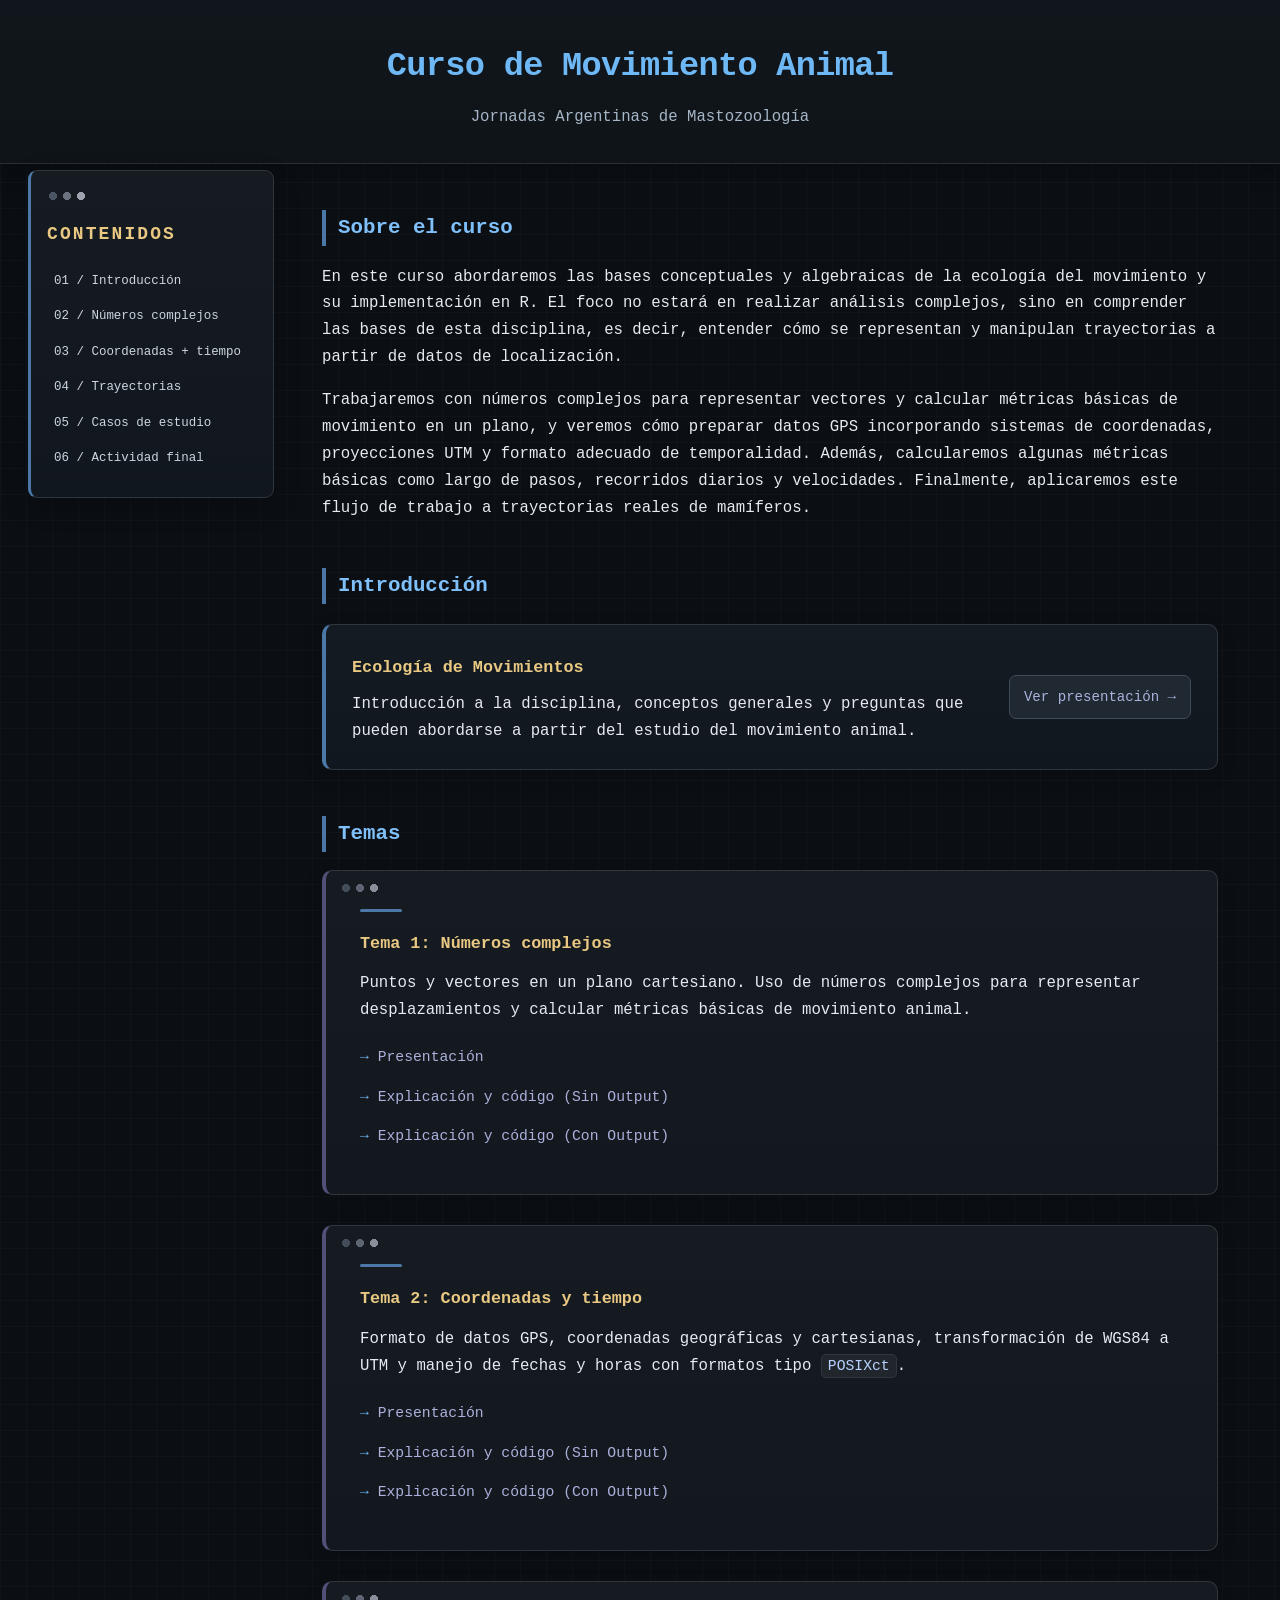
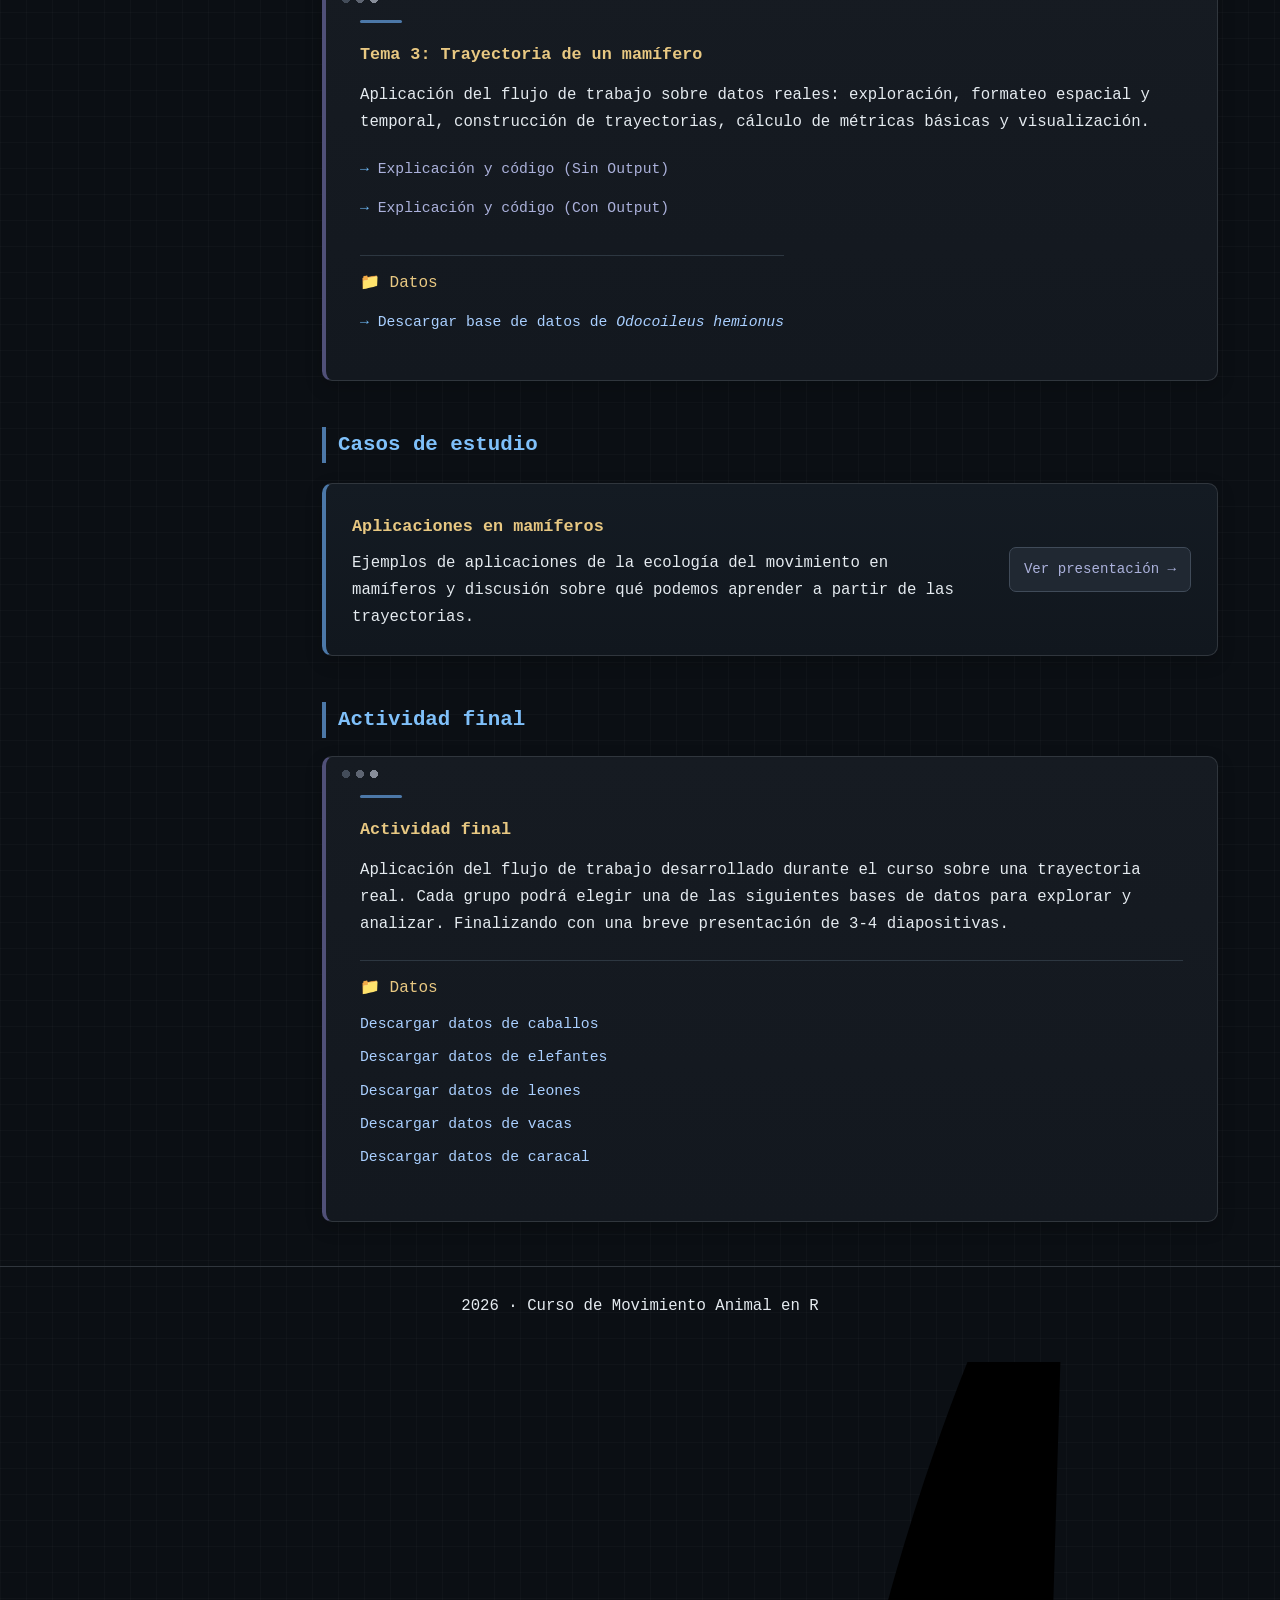
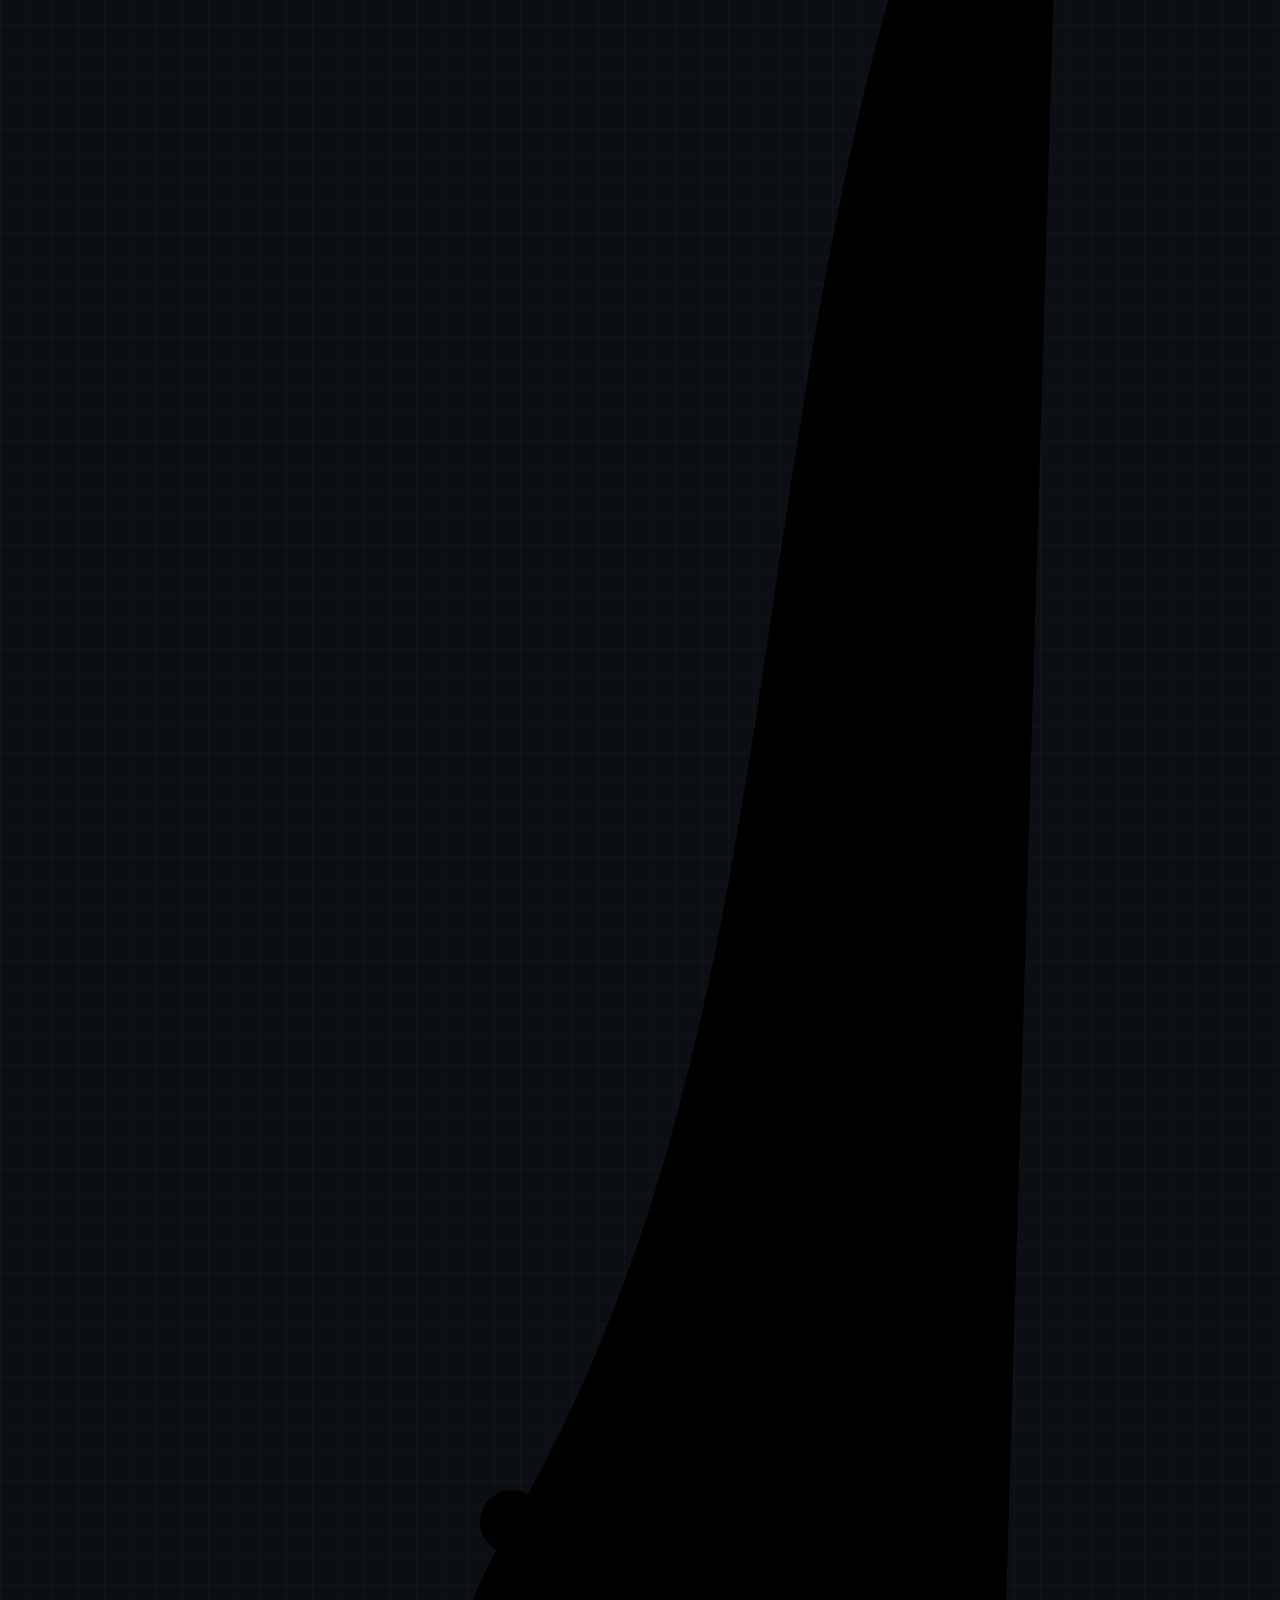
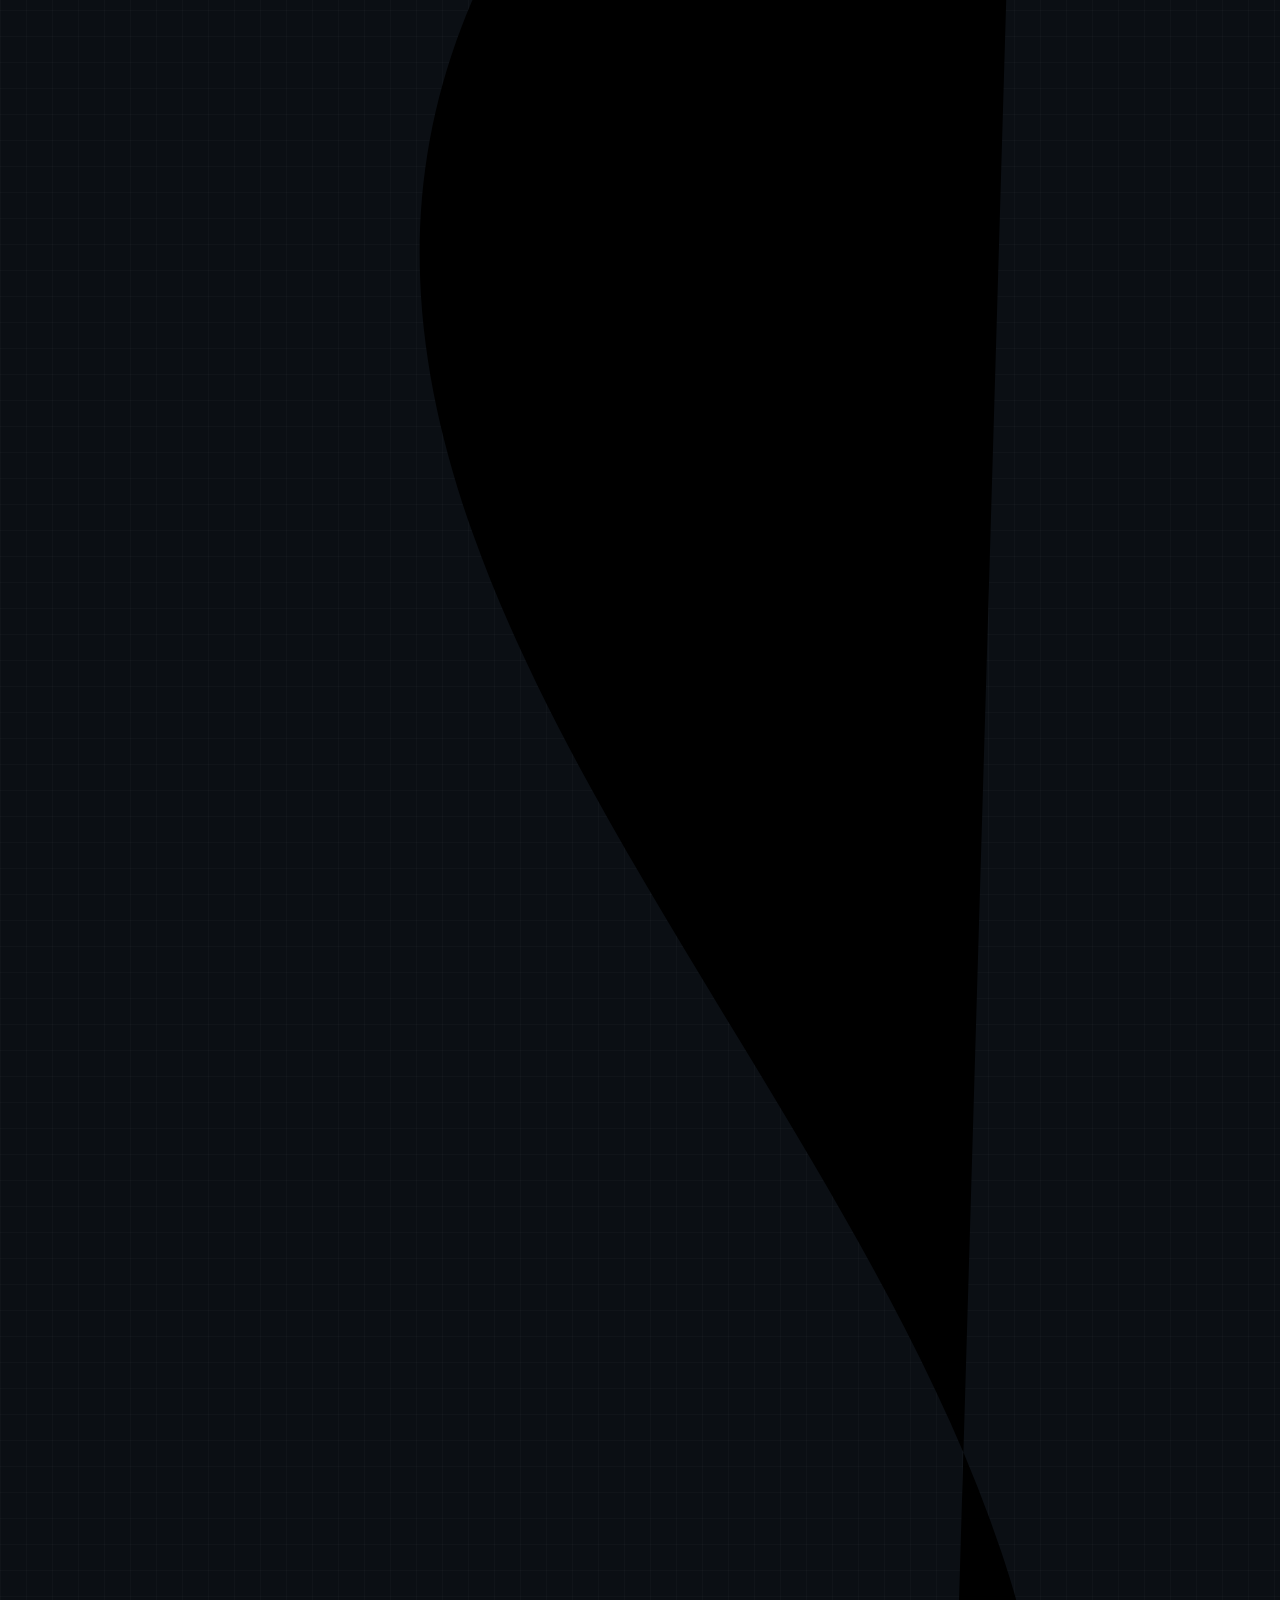
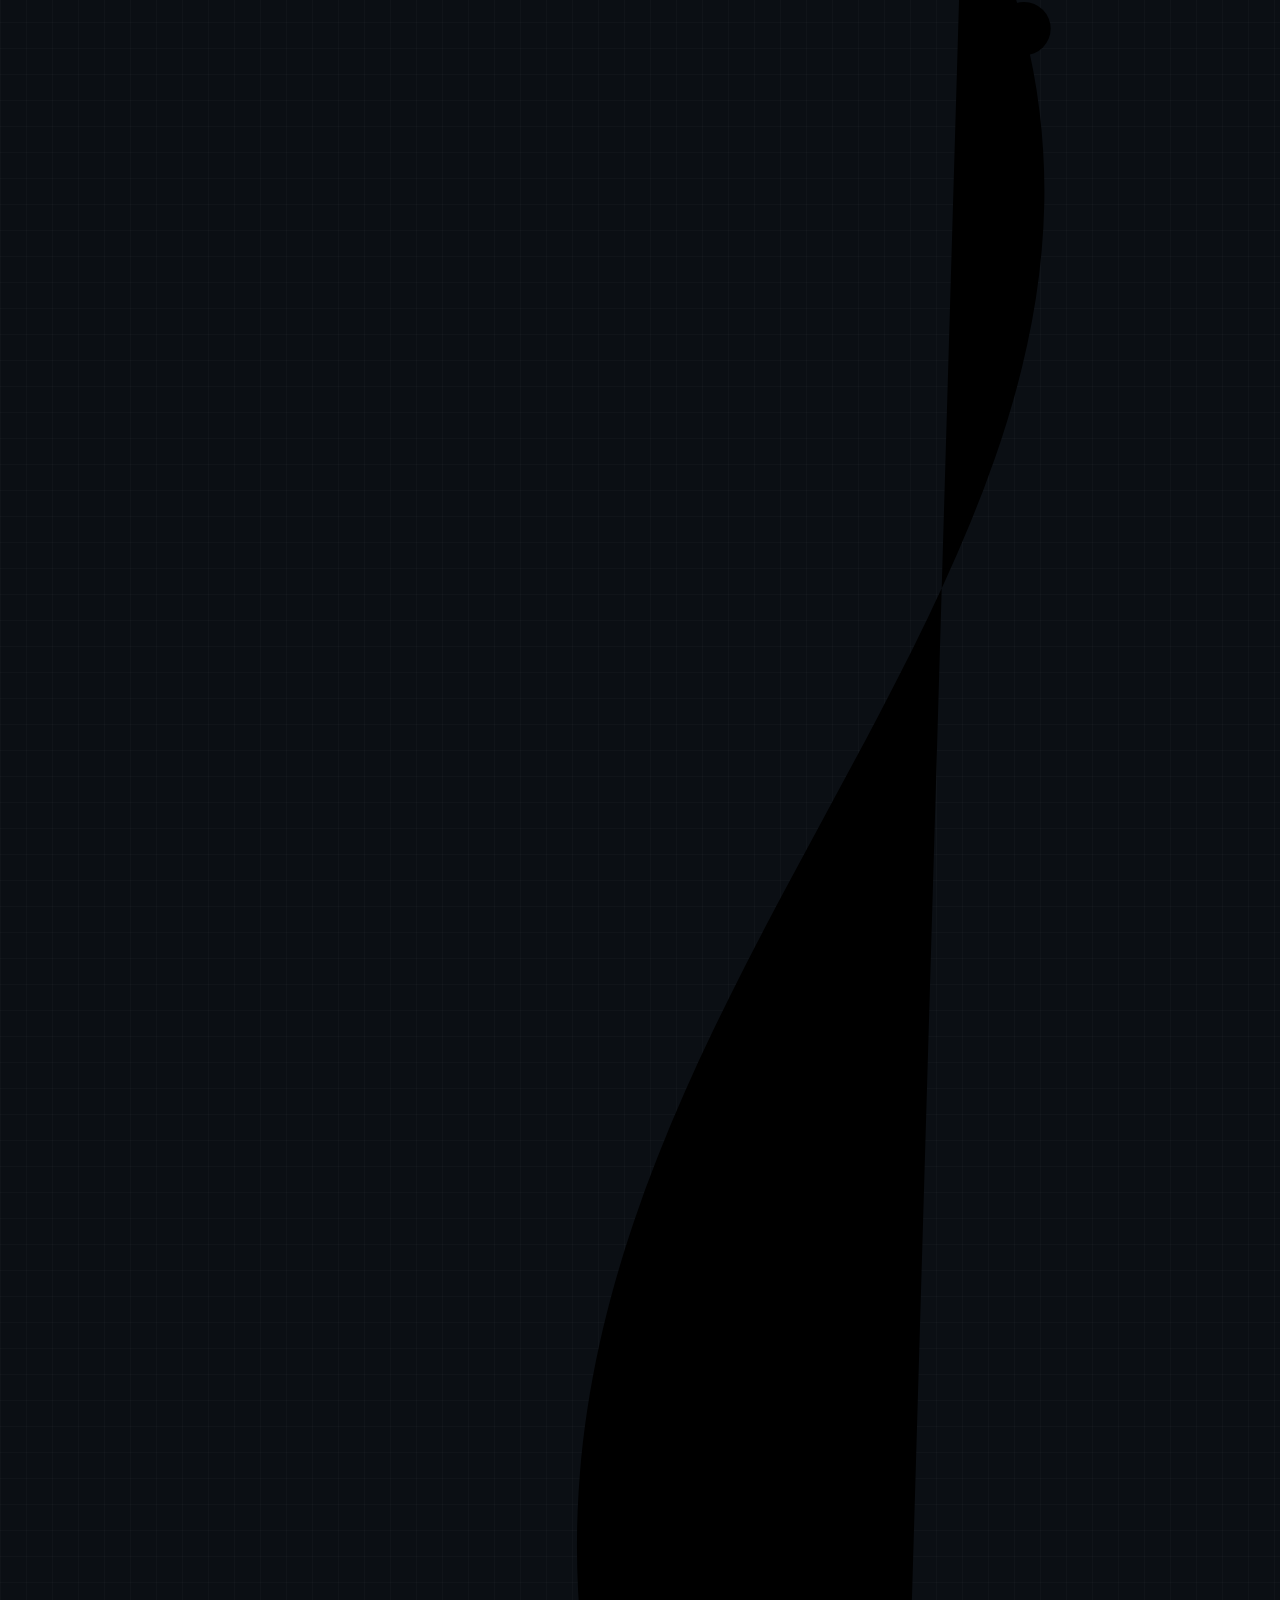
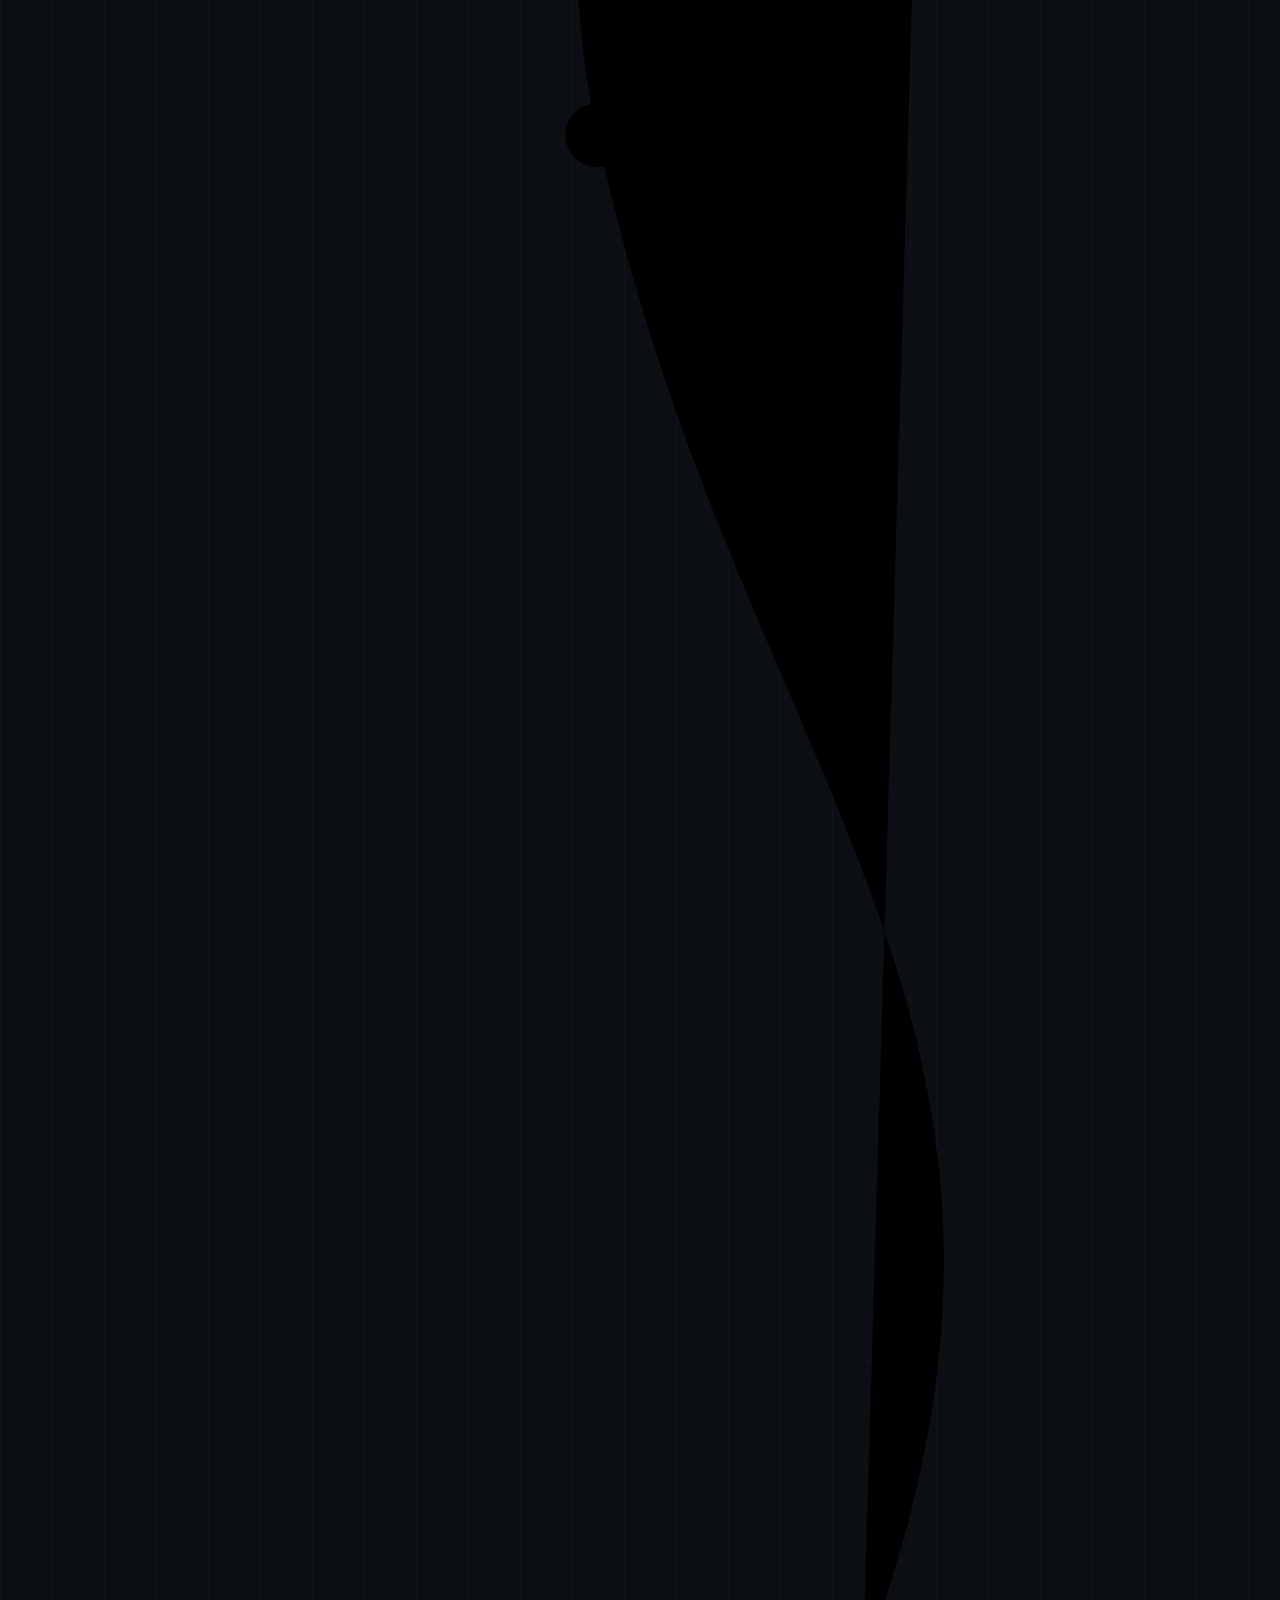
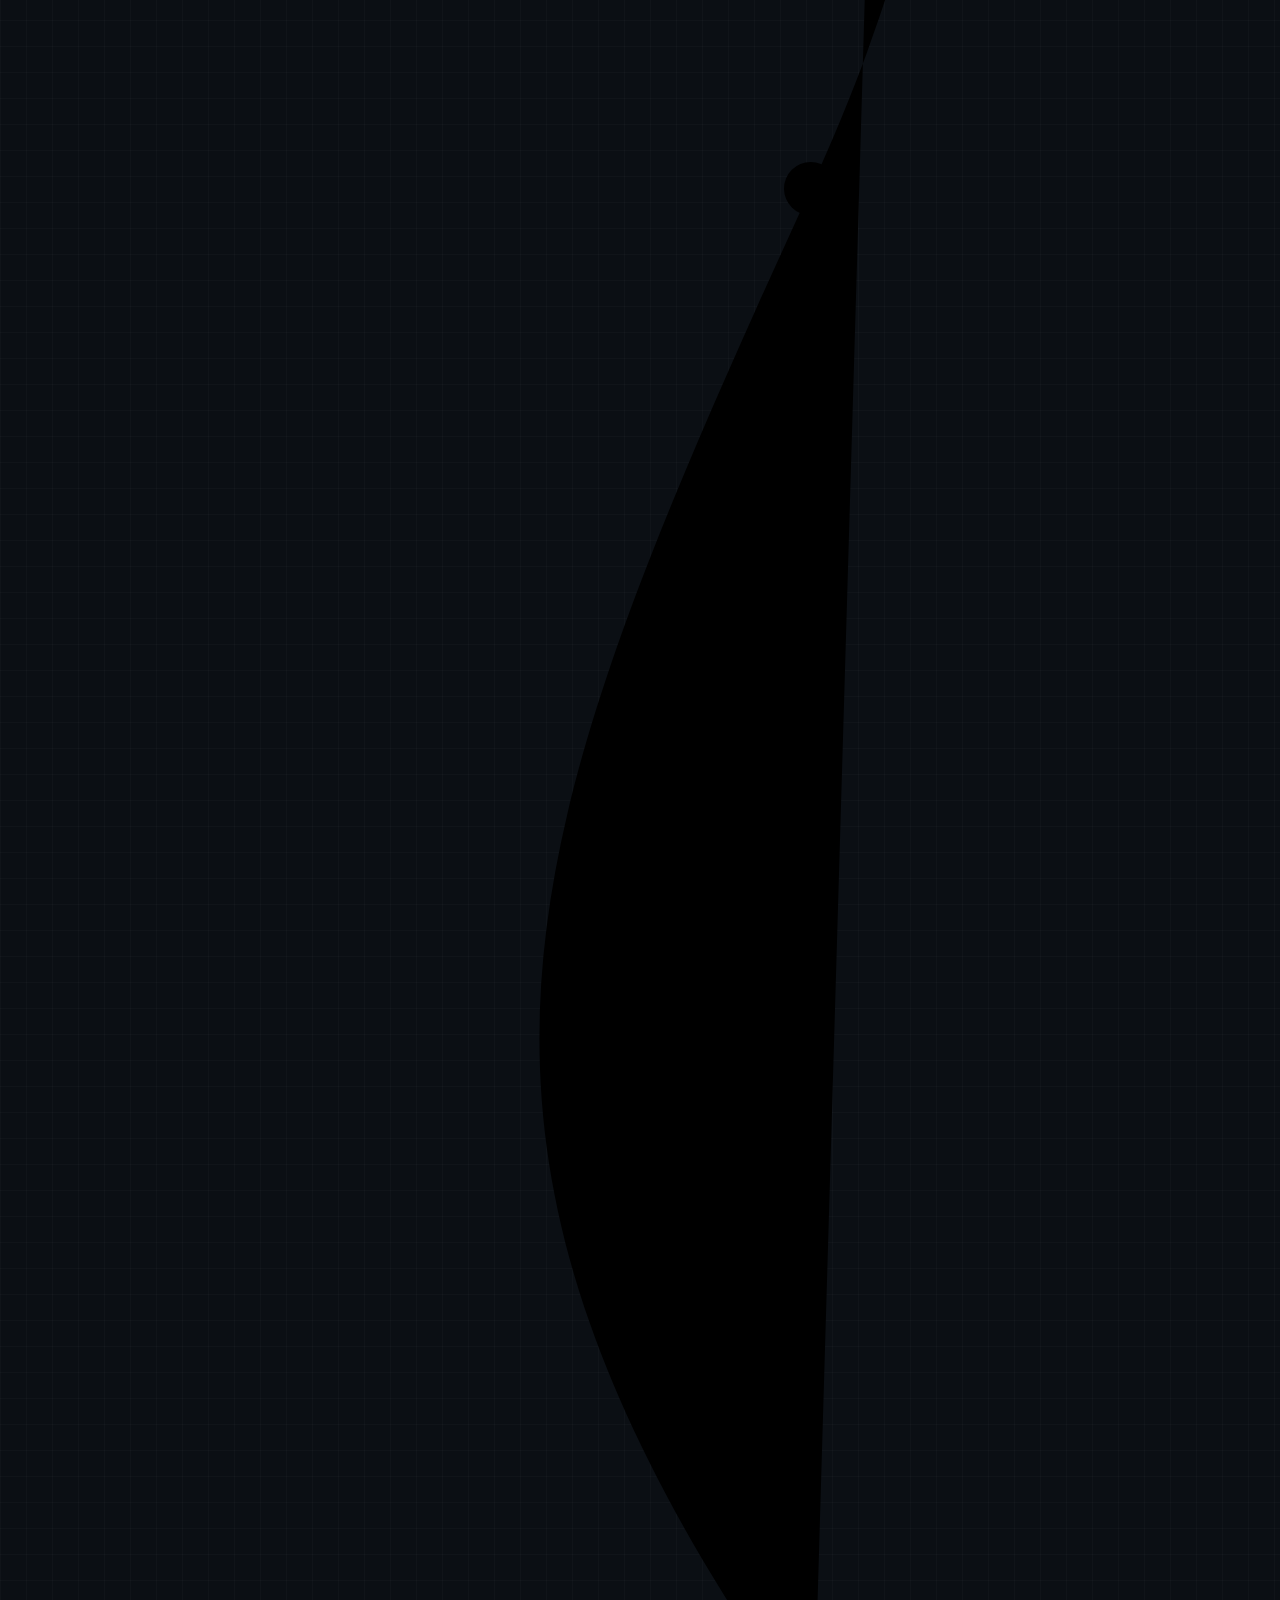
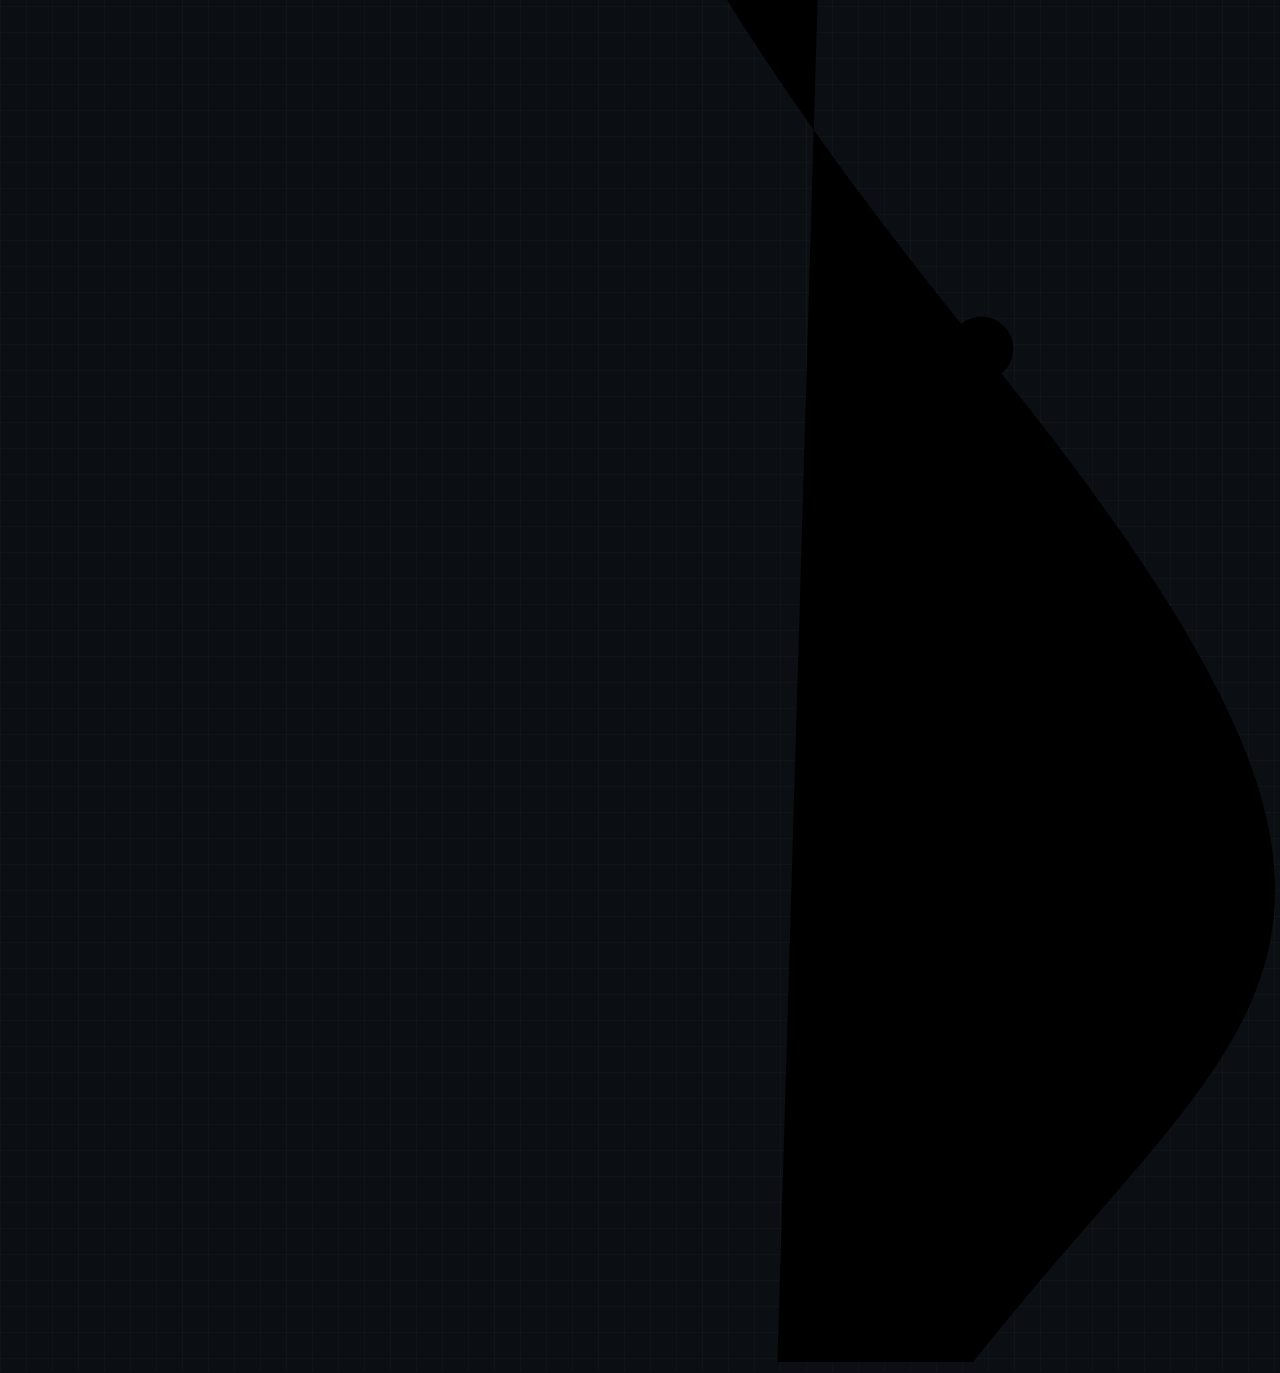
==== index.html @ d8146047 "Update index.html" ====
<!DOCTYPE html>
<html lang="es">
<head>
  <meta charset="UTF-8">
  <meta name="viewport" content="width=device-width, initial-scale=1.0">

  <title>Curso de Movimiento Animal</title>
   
  <link rel="icon" type="image/png" href="favicon.png">
  <link rel="stylesheet" href="style.css">
</head>

<body>

<header>
  <h1>Curso de Movimiento Animal</h1>
  <p class="subtitle">Jornadas Argentinas de Mastozoología</p>
</header>
<nav class="side-nav">

  <div class="side-nav-title">
    CONTENIDOS
  </div>

  <a href="#intro">01 / Introducción</a>
  <a href="#tema1">02 / Números complejos</a>
  <a href="#tema2">03 / Coordenadas + tiempo</a>
  <a href="#tema3">04 / Trayectorias</a>
  <a href="#casos">05 / Casos de estudio</a>
  <a href="#actividad">06 / Actividad final</a>

</nav>
<main>

  <h2>Sobre el curso</h2>

  <p>
    En este curso abordaremos las bases conceptuales y algebraicas de la ecología
    del movimiento y su implementación en R. El foco no estará en realizar
    análisis complejos, sino en comprender las bases de esta disciplina, es decir, entender 
    cómo se representan y manipulan trayectorias a partir de datos de localización.
  </p>

  <p>
    Trabajaremos con números complejos para representar vectores y calcular
    métricas básicas de movimiento en un plano, y veremos cómo preparar datos GPS
    incorporando sistemas de coordenadas, proyecciones UTM y formato adecuado de temporalidad.
    Además, calcularemos algunas métricas básicas como largo de pasos, recorridos diarios y velocidades.
    Finalmente, aplicaremos este flujo de trabajo a trayectorias reales de
    mamíferos.
  </p>


  <h2 id="intro">Introducción</h2>

  <div class="presentation-card">
    <div>
      <h3>Ecología de Movimientos</h3>
      <p>
        Introducción a la disciplina, conceptos generales y preguntas que
        pueden abordarse a partir del estudio del movimiento animal.
      </p>
    </div>

    <a
      class="presentation-link"
      href="presentaciones/01_ecologia_movimientos.pdf"
      target="_blank"
      rel="noopener noreferrer">
      Ver presentación →
    </a>
  </div>


  <h2>Temas</h2>

  <div class="module" id="tema1">
    <h3>Tema 1: Números complejos</h3>

    <p>
      Puntos y vectores en un plano cartesiano. Uso de números complejos para
      representar desplazamientos y calcular métricas básicas de movimiento animal.
    </p>

    <div class="module-links">
      <a href="presentaciones/02_numeros_complejos.pdf"
         target="_blank"
         rel="noopener noreferrer">
        Presentación
      </a>
      
      <a href="num_com_alumno.html">
        Explicación y código (Sin Output)
      </a>

            <a href="#" onclick="pedirClave()">
      Explicación y código (Con Output)
      </a>

    <script>
      function pedirClave() {
        const clave = prompt("Ingresá la clave para acceder:");

          if (clave === "jam2026") {
          window.location.href = "num_com.html";
            } else if (clave !== null) {
            alert("Clave incorrecta 😓");
                }
              }
    </script> 
    </div>
  </div>


  <div class="module" id="tema2">
    <h3>Tema 2: Coordenadas y tiempo</h3>

    <p>
      Formato de datos GPS, coordenadas geográficas y cartesianas,
      transformación de WGS84 a UTM y manejo de fechas y horas con 
      formatos tipo <code>POSIXct</code>.
    </p>

    <div class="module-links">
      <a href="presentaciones/03_coordenadas_temporalidad.pdf"
         target="_blank"
         rel="noopener noreferrer">
        Presentación
      </a>

      <a href="datos_formatos_alumno.html">
        Explicación y código (Sin Output)
      </a>

    <a href="#" onclick="pedirClave()">
      Explicación y código (Con Output)
      </a>

    <script>
      function pedirClave() {
        const clave = prompt("Ingresá la clave para acceder:");

          if (clave === "jam2026") {
          window.location.href = "datos_formatos.html";
            } else if (clave !== null) {
            alert("Clave incorrecta 😓");
                }
              }
    </script> 
    </div>
  </div>


  <div class="module" id="tema3">
    <h3>Tema 3: Trayectoria de un mamífero</h3>

    <p>
      Aplicación del flujo de trabajo sobre datos reales: exploración,
      formateo espacial y temporal, construcción de trayectorias, cálculo de
      métricas básicas y visualización.
    </p>

    <div class="module-links">

      <a href="tray_real_alumno.html">
        Explicación y código (Sin Output)
      </a>
      
      <a href="#" onclick="pedirClave()">
      Explicación y código (Con Output)
      </a>

    <script>
      function pedirClave() {
        const clave = prompt("Ingresá la clave para acceder:");

          if (clave === "jam2026") {
          window.location.href = "tray_real.html";
            } else if (clave !== null) {
            alert("Clave incorrecta 😓");
                }
              }
    </script> 

      <div class="module-data">
     <h4>📁 Datos</h4>

  <a href="data/mule_deer.csv" download>
    Descargar base de datos de <em>Odocoileus hemionus</em>
  </a>
        
    </div>
  </div>
 </div>
  
  <h2 id="casos">Casos de estudio</h2>

  <div class="presentation-card">
    <div>
      <h3>Aplicaciones en mamíferos</h3>
      <p>
        Ejemplos de aplicaciones de la ecología del movimiento en mamíferos
        y discusión sobre qué podemos aprender a partir de las trayectorias.
      </p>
    </div>

    <a
      class="presentation-link"
      href="presentaciones/04_casos_estudio.pdf"
      target="_blank"
      rel="noopener noreferrer">
      Ver presentación →
    </a>
  </div>
<h2 id="actividad">Actividad final</h2>

<div class="module">

  <h3>Actividad final</h3>

  <p>
    Aplicación del flujo de trabajo desarrollado durante el curso sobre una
    trayectoria real. Cada grupo podrá elegir una de las siguientes bases de
    datos para explorar y analizar. Finalizando con una breve presentación de 3-4 diapositivas.
  </p>

  <div class="module-data activity-data">
    <h4>📁 Datos</h4>

    <a href="data/caballos.csv" download>
      Descargar datos de caballos
    </a>

    <a href="data/elefantes.csv" download>
      Descargar datos de elefantes
    </a>

    <a href="data/leones.csv" download>
      Descargar datos de leones
    </a>

    <a href="data/vacas.csv" download>
      Descargar datos de vacas
    </a>

    <a href="data/caracal.csv" download>
      Descargar datos de caracal
    </a>

  </div>

</div>
</main>


<footer>
  <p>2026 · Curso de Movimiento Animal en R</p>
</footer>

</body>

  <svg class="trajectory-bg"
     viewBox="0 0 120 900"
     preserveAspectRatio="none"
     aria-hidden="true">

  <path
    d="
      M 100 -20
      C 65 45, 80 110, 48 165
      S 82 270, 96 325
      S 42 420, 56 485
      S 108 570, 76 640
      S 35 735, 92 805
      S 105 865, 72 930
    "
    class="trajectory-line"
  />

  <circle cx="48" cy="165" r="3" class="trajectory-point"/>
  <circle cx="96" cy="325" r="2.5" class="trajectory-point"/>
  <circle cx="56" cy="485" r="3" class="trajectory-point"/>
  <circle cx="76" cy="640" r="2.5" class="trajectory-point"/>
  <circle cx="92" cy="805" r="3" class="trajectory-point"/>

</svg>
</html>
---- style.css ----
/* Base */
body {
  margin: 0;
  font-family: "Fira Code", "Courier New", monospace;
  background:
    linear-gradient(rgba(255,255,255,0.018) 1px, transparent 1px),
    linear-gradient(90deg, rgba(255,255,255,0.018) 1px, transparent 1px),
    #0b0f14;
  background-size: 26px 26px, 26px 26px, auto;

  color: #f0f4f8;
  line-height: 1.72;
  font-weight: 450;
}

/* Header */
header {
  background: linear-gradient(180deg, #11161c 0%, #0f1419 100%);
  color: #5cc3ff;
  padding: 38px 24px 32px;
  text-align: center;
  border-bottom: 1px solid #2a3139;
  box-shadow: 0 6px 20px rgba(0,0,0,0.28);
}

header h1 {
  margin: 0 0 8px 0;
  color: #6eb8f5;
  font-size: 2.1rem;
  font-weight: 600;
  letter-spacing: -0.02em;
}

header p {
  margin: 0;
  color: #c0ccd6;
  font-size: 0.98rem;
}

/* Contenedor */
main {
  max-width: 900px;
  margin: 42px auto;
  padding: 0 22px;
}

/* Títulos */
h1 {
  color: #6eb8f5;
  
}

h2 {
  color: #7fc0fa;
  border-left: 4px solid #4c78a8;
  padding-left: 12px;
  margin-top: 46px;
  margin-bottom: 18px;
  font-size: 1.3rem;
  font-weight: 1500;
}

h3 {
  color: #e8c882;
  margin-top: 0;
  margin-bottom: 12px;
  font-size: 1.05rem;
  font-weight: 600;
}
h4 {
  color: #C7BD9D;
  margin-top: 0;
  margin-bottom: 12px;
  font-size: 1.00rem;
  font-weight: 500;
}
/* Texto */
p, li {
  color: #e5ebf0;
  font-size: 0.98rem;
  font-weight: 450;
}

p {
  margin: 0 0 16px 0;
}

ul {
  padding-left: 24px;
  margin-top: 8px;
  margin-bottom: 10px;
}

li {
  margin-bottom: 8px;
}

/* Módulos */
.module {
  background: linear-gradient(180deg, #161b22 0%, #13181f 100%);
  border: 1px solid #30363d;
  border-left: 4px solid #505078;
  padding: 24px 22px 20px;
  margin-bottom: 30px;
  border-radius: 10px;
  padding: 38px 34px 42px;
  transition: all 0.22s ease;
  position: relative;
  box-shadow: 0 6px 18px rgba(0,0,0,0.18);
}

/* Puntitos sutiles tipo ventana */
.module::before {
  content: "";
  display: block;
  width: 42px;
  height: 3px;
  background: #4c78a8;
  border-radius: 3px;
  margin-bottom: 18px;
}

.module::after {
  content: "";
  position: absolute;
  top: 12px;
  left: 14px;
  width: 40px;
  height: 10px;
  background:
    radial-gradient(circle at 6px 5px, #4b5563 0 4px, transparent 4px),
    radial-gradient(circle at 20px 5px, #6b7280 0 4px, transparent 4px),
    radial-gradient(circle at 34px 5px, #9ca3af 0 4px, transparent 4px);
  opacity: 0.85;
}

/* Hover mejorado */
.module:hover {
  border-left-color: #58a6ff;
  border-color: #97C7C3;
  background: linear-gradient(180deg, #1b2129 0%, #161c24 100%);
  transform: translateY(-3px);
  box-shadow: 0 10px 24px rgba(0,0,0,0.32);
}

/* Links */
a {
  color: #ABB1DB;
  text-decoration: none;
  font-weight: 520;
  transition: color 0.5s ease;
}

a:hover {
  color: #79c0ff;
  text-decoration: underline;
}

/* Código inline */
code {
  background: #21262d;
  padding: 3px 6px;
  border-radius: 5px;
  color: #b8d3ff;
  border: 1px solid #30363d;
  font-size: 0.94em;
}

/* Bloques de código */
pre {
  background: #0d1117;
  color: #e6edf3;
  border: 1px solid #30363d;
  border-left: 4px solid #4c78a8;
  border-radius: 8px;
  padding: 16px 18px;
  overflow-x: auto;
  font-family: "Fira Code", "Courier New", monospace;
  font-size: 0.93rem;
  line-height: 1.65;
  margin-top: 12px;
  margin-bottom: 8px;
  box-shadow: inset 0 1px 0 rgba(255,255,255,0.02);
}

pre code {
  background: transparent;
  border: 0;
  padding: 0;
  color: inherit;
}

/* Botón copiar */
.code-block {
  position: relative;
}

.copy-btn {
  position: absolute;
  top: 10px;
  right: 10px;
  background: #2b3340;
  color: #dbe7f3;
  border: 1px solid #404b59;
  padding: 5px 10px;
  font-size: 0.74rem;
  border-radius: 6px;
  cursor: pointer;
  transition: all 0.2s ease;
}

.copy-btn:hover {
  background: #394455;
  border-color: #5a6b83;
}

/* Footer */
footer {
  text-align: center;
  padding: 26px 20px;
  font-size: 0.85em;
  color: #8b949e;
  border-top: 1px solid #30363d;
  margin-top: 44px;
}
/* Subtítulo del header */
.subtitle {
  margin: 0;
  color: #a6b6c6;
  font-size: 0.98rem;
}


/* Tarjetas de presentaciones principales */
.presentation-card {
  background: linear-gradient(180deg, #141b23 0%, #11171e 100%);
  border: 1px solid #30363d;
  border-left: 4px solid #4c78a8;
  border-radius: 10px;

  padding: 24px 26px;
  margin: 20px 0 34px;

  display: flex;
  justify-content: space-between;
  align-items: center;
  gap: 30px;

  box-shadow: 0 6px 18px rgba(0,0,0,0.18);
  transition: all 0.22s ease;
}

.presentation-card:hover {
  border-color: #97C7C3;
  border-left-color: #58a6ff;
  background: linear-gradient(180deg, #19212a 0%, #141b22 100%);
  transform: translateY(-2px);
  box-shadow: 0 9px 22px rgba(0,0,0,0.28);
}

.presentation-card h3 {
  margin: 5px 0 8px;
  color: #e8c882;
  font-weight: 600;
}

.presentation-card p {
  margin: 0;
  max-width: 650px;
}


/* Etiqueta PRESENTACIÓN */
.presentation-label {
  color: #8b949e;
  font-size: 0.72rem;
  text-transform: uppercase;
  letter-spacing: 0.12em;
  font-weight: 600;
}


/* Botón/link de presentación */
.presentation-link {
  white-space: nowrap;

  border: 1px solid #404b59;
  background: #202832;

  padding: 9px 14px;
  border-radius: 7px;

  color: #ABB1DB;
  font-size: 0.88rem;
}

.presentation-link:hover {
  background: #293441;
  border-color: #58a6ff;
  text-decoration: none;
}


/* Links dentro de cada módulo */
.module-links {
  display: flex;
  flex-direction: column;
  align-items: flex-start;
  gap: 8px;
  margin-top: 18px;
}

.module-links a {
  padding: 3px 0;
  font-size: 0.92rem;
}

.module-links a::before {
  content: "→ ";
  color: #6eb8f5;
  transition: margin-right 0.2s ease;
}

.module-links a:hover::before {
  margin-right: 4px;
}

/* Adaptación para pantallas pequeñas */
@media (max-width: 650px) {

  .presentation-card {
    flex-direction: column;
    align-items: flex-start;
    gap: 16px;
  }

  .presentation-link {
    white-space: normal;
  }

}
/* Navegación lateral */
.side-nav {
  position: fixed;

  top: 170px;
  left: 28px;

  width: 210px;

  background: linear-gradient(180deg, #161b22 0%, #11171e 100%);
  border: 1px solid #30363d;
  border-left: 3px solid #4c78a8;

  border-radius: 9px;

  padding: 20px 16px;

  box-shadow: 0 8px 24px rgba(0,0,0,0.28);

  z-index: 10;
}


/* Título */
.side-nav-title {
  color: #e8c882;

  font-size: 1.12rem;
  font-weight: 700;

  letter-spacing: 0.12em;

  margin-bottom: 14px;
}


/* Links */
.side-nav a {
  display: block;

  color: #cbd6df;

  font-size: 0.78rem;
  font-weight: 500;

  padding: 7px 5px;

  border-left: 2px solid transparent;

  transition: all 0.18s ease;
}

.side-nav::before {
  content: "";

  display: block;

  width: 40px;
  height: 10px;

  margin-bottom: 18px;

  background:
    radial-gradient(circle at 6px 5px, #4b5563 0 4px, transparent 4px),
    radial-gradient(circle at 20px 5px, #6b7280 0 4px, transparent 4px),
    radial-gradient(circle at 34px 5px, #9ca3af 0 4px, transparent 4px);
}

.side-nav a:hover {
  color: #79c0ff;

  border-left-color: #58a6ff;

  padding-left: 10px;

  text-decoration: none;
}

@media (min-width: 1100px) {

  main {
    max-width: 900px;

    /* dejamos espacio real para el sidebar */
    margin: 42px 40px 42px 300px;

    padding: 0 22px;
  }

  .side-nav {
    display: block;
  }
}
@media (max-width: 1099px) {

  .side-nav {
    display: none;
  }

  main {
    max-width: 900px;
    margin: 42px auto;
    padding: 0 22px;
  }
}

html {
  scroll-behavior: smooth;
}
.module-data {
  margin-top: 22px;
  padding-top: 14px;
  border-top: 1px solid #2d3741;
}

.module-data h4 {
  margin: 0 0 10px 0;
  color: #e8c882;
  font-size: 1rem;
  font-weight: 500;
}

.module-data a {
  display: inline-block;
  color: #a9cfff;
  text-decoration: none;
  font-size: 0.92rem;
}

.module-data a:hover {
  color: #79c0ff;
  text-decoration: underline;
}

.activity-data a {
  display: block;
  color: #a9cfff;
  margin-bottom: 8px;
  font-size: 0.92rem;
}

.activity-data a:hover {
  color: #79c0ff;
  text-decoration: underline;
}
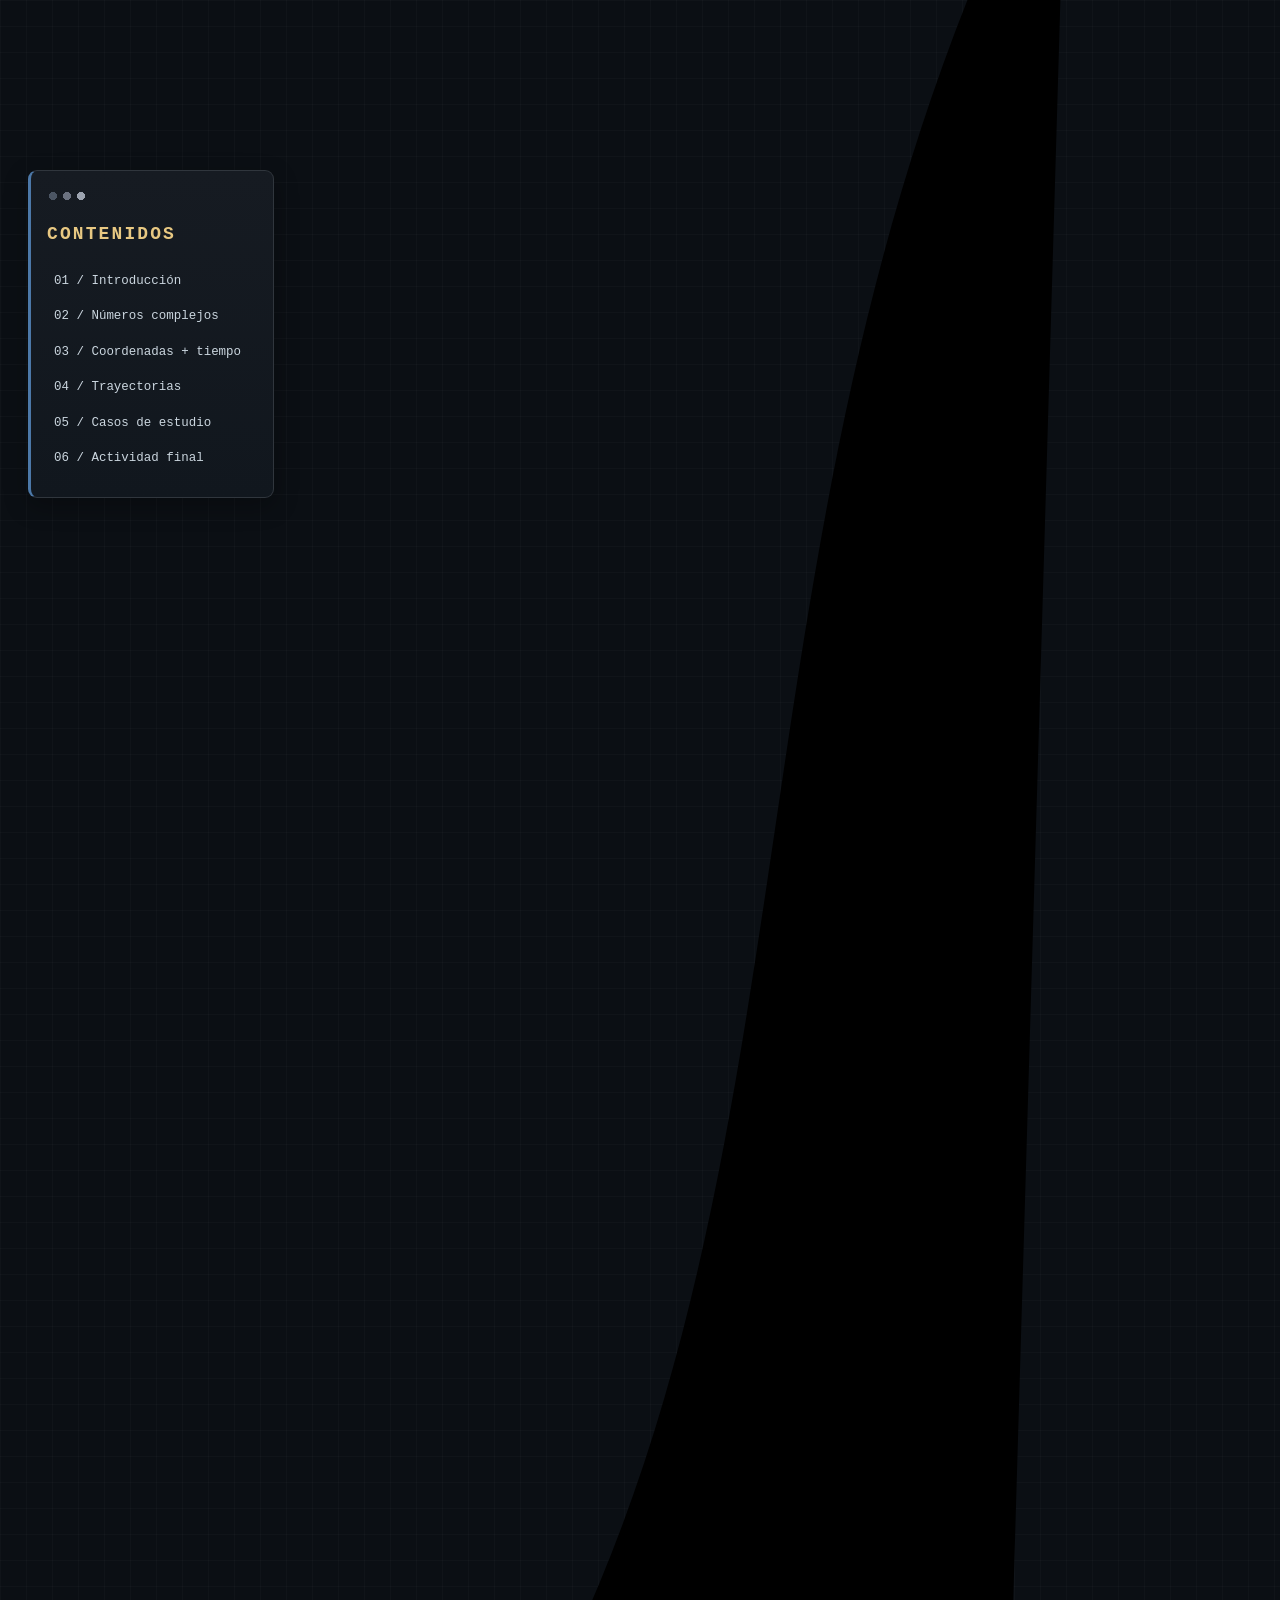
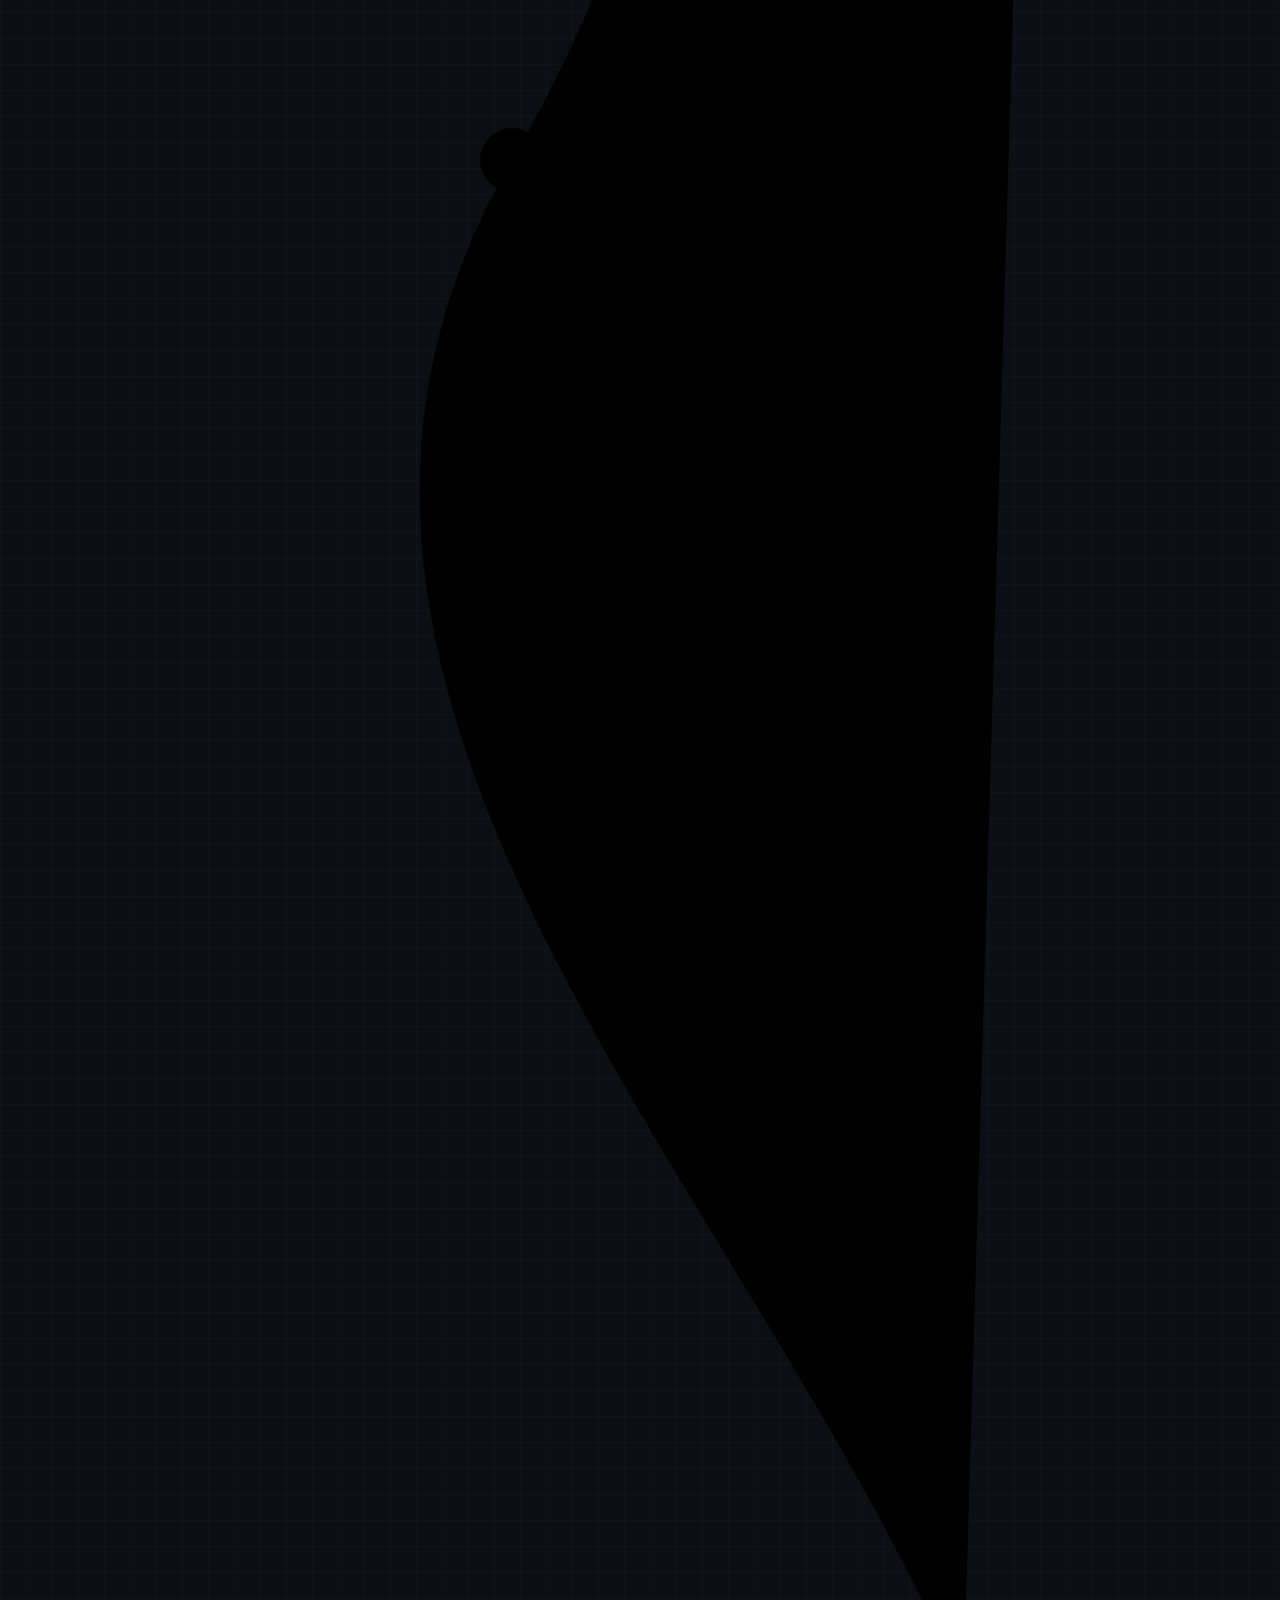
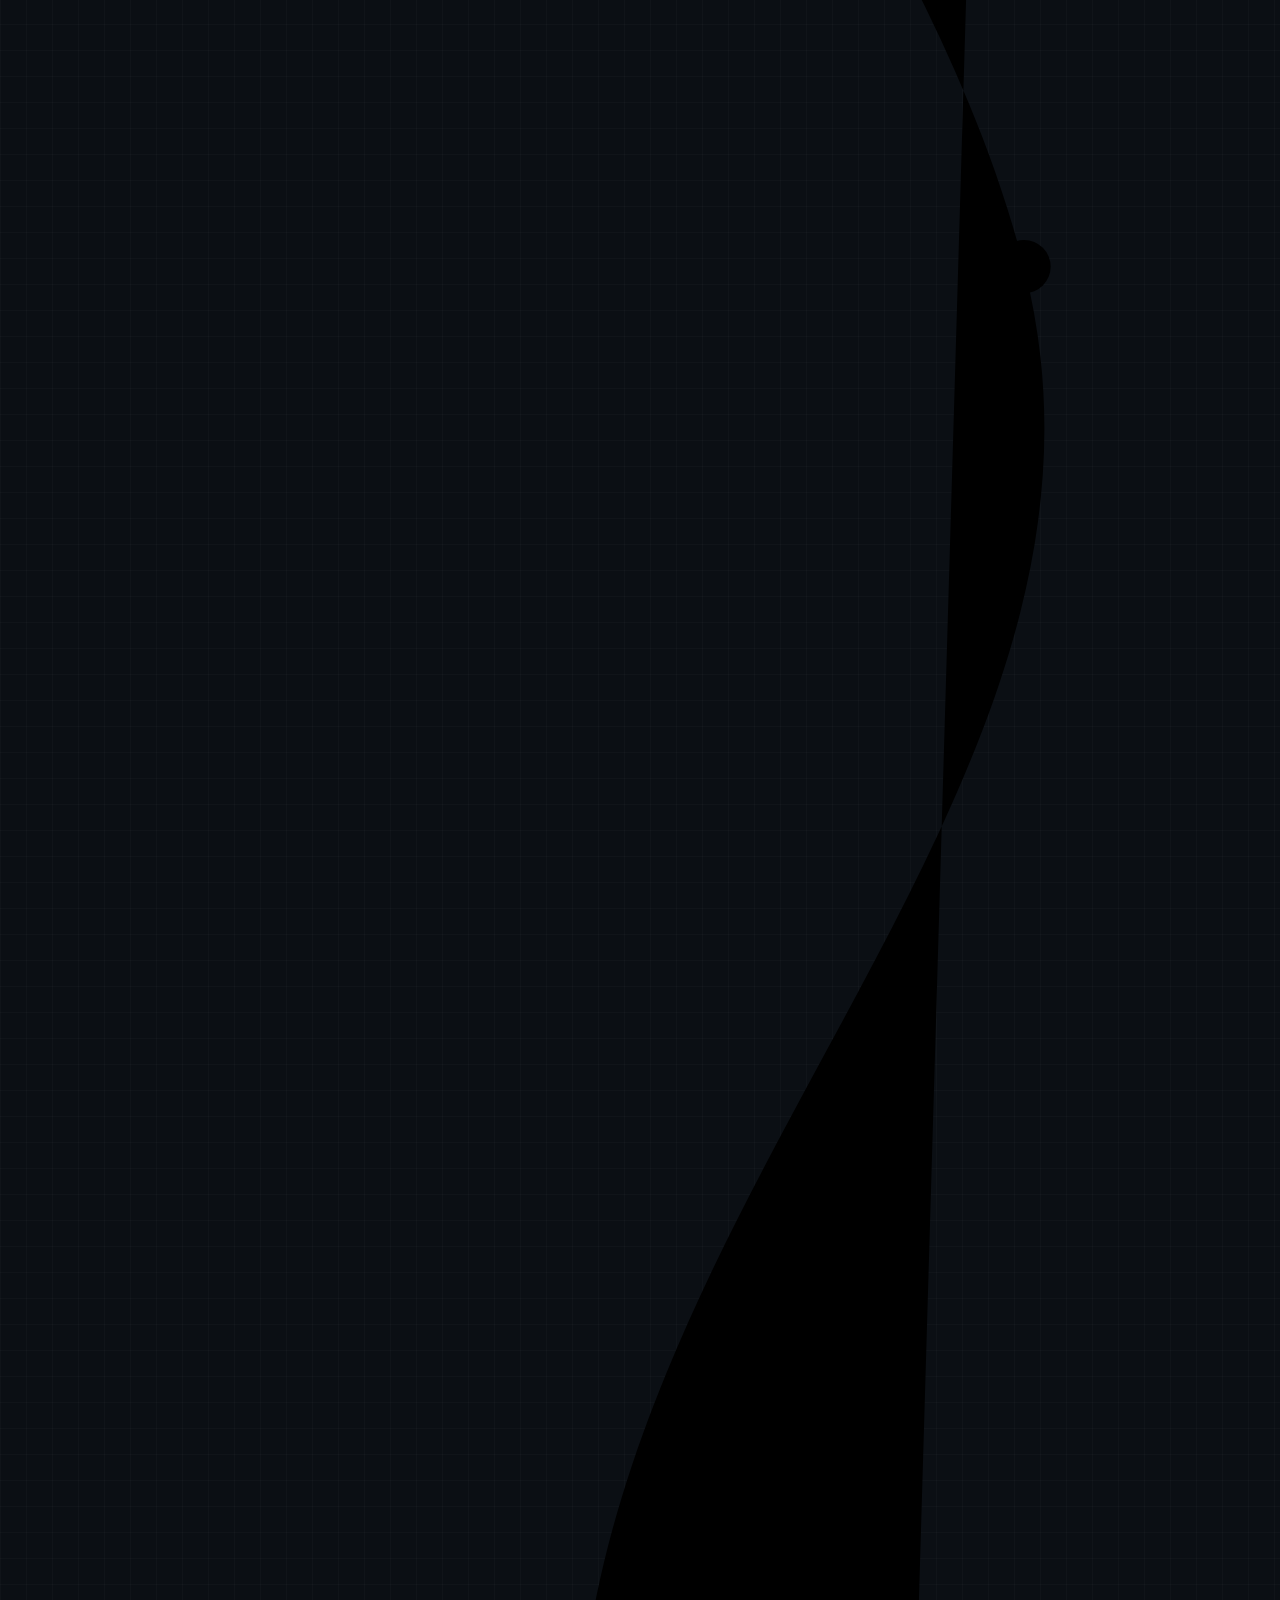
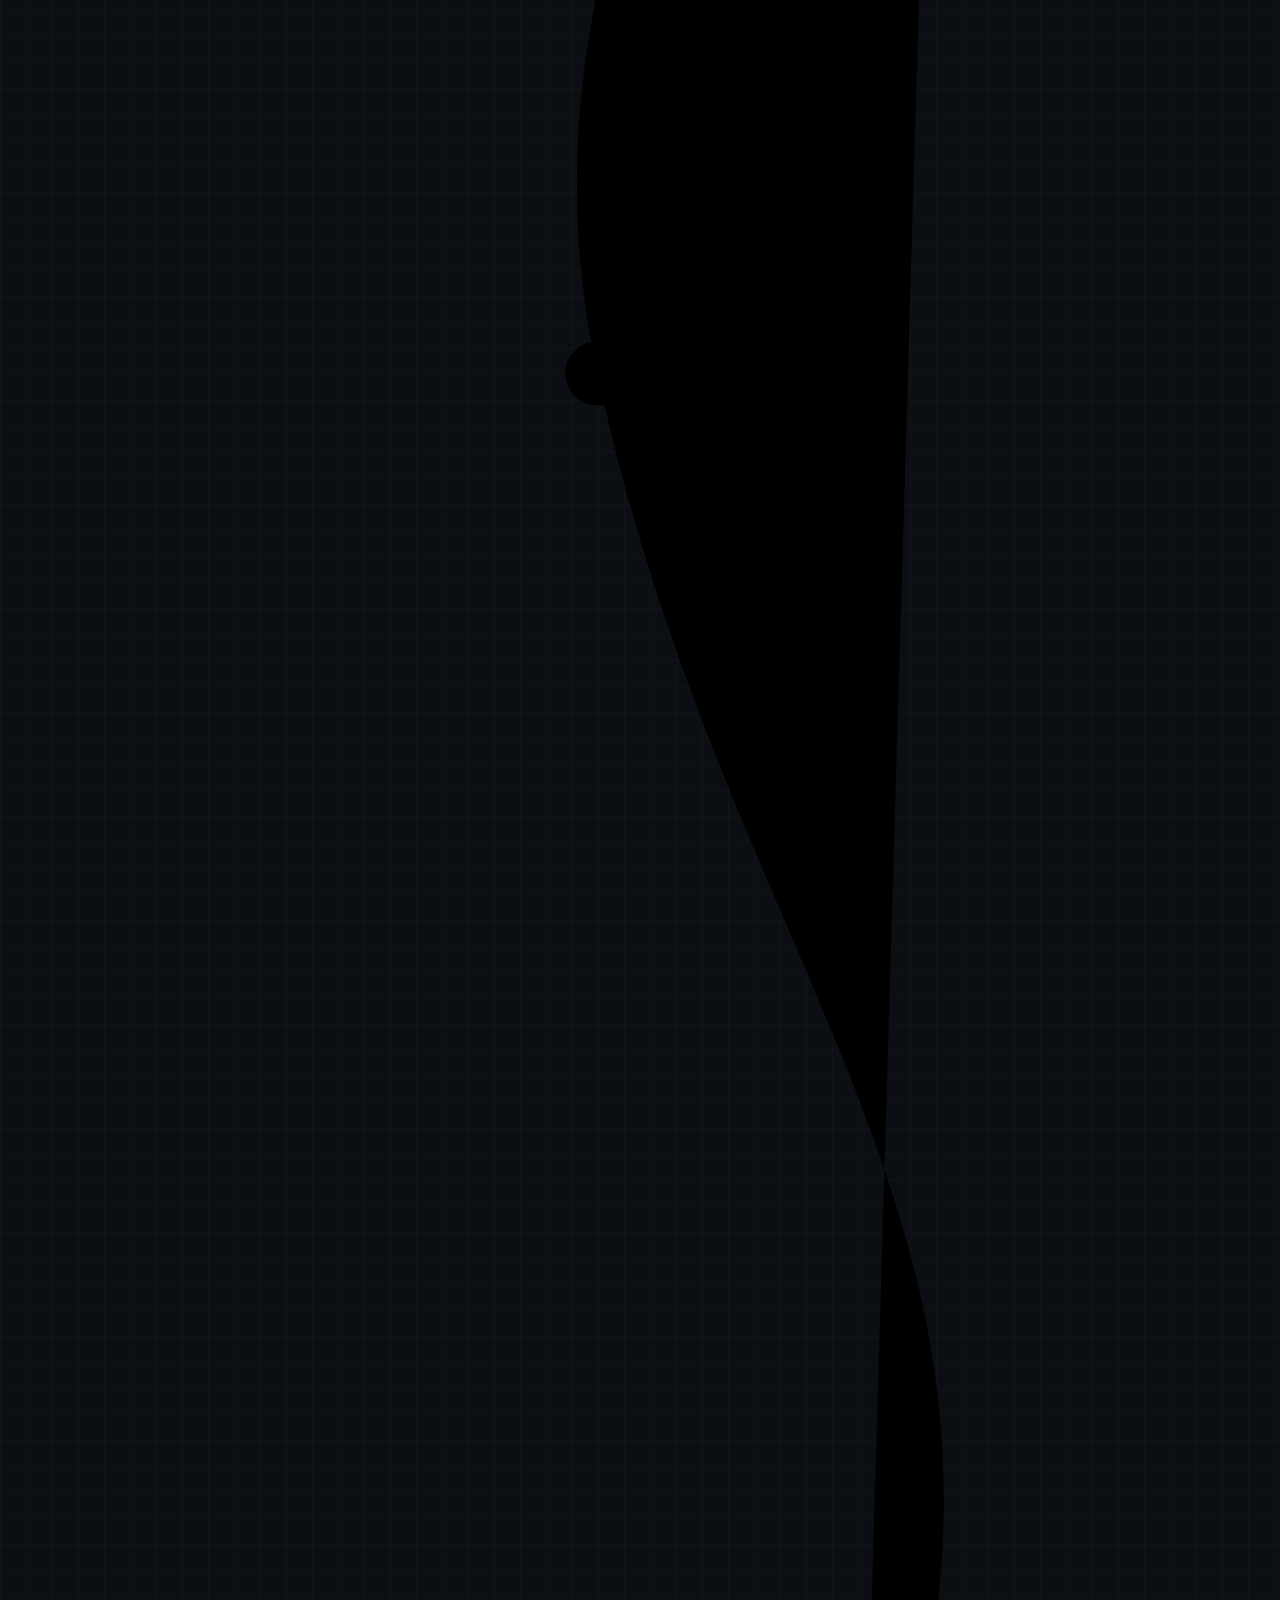
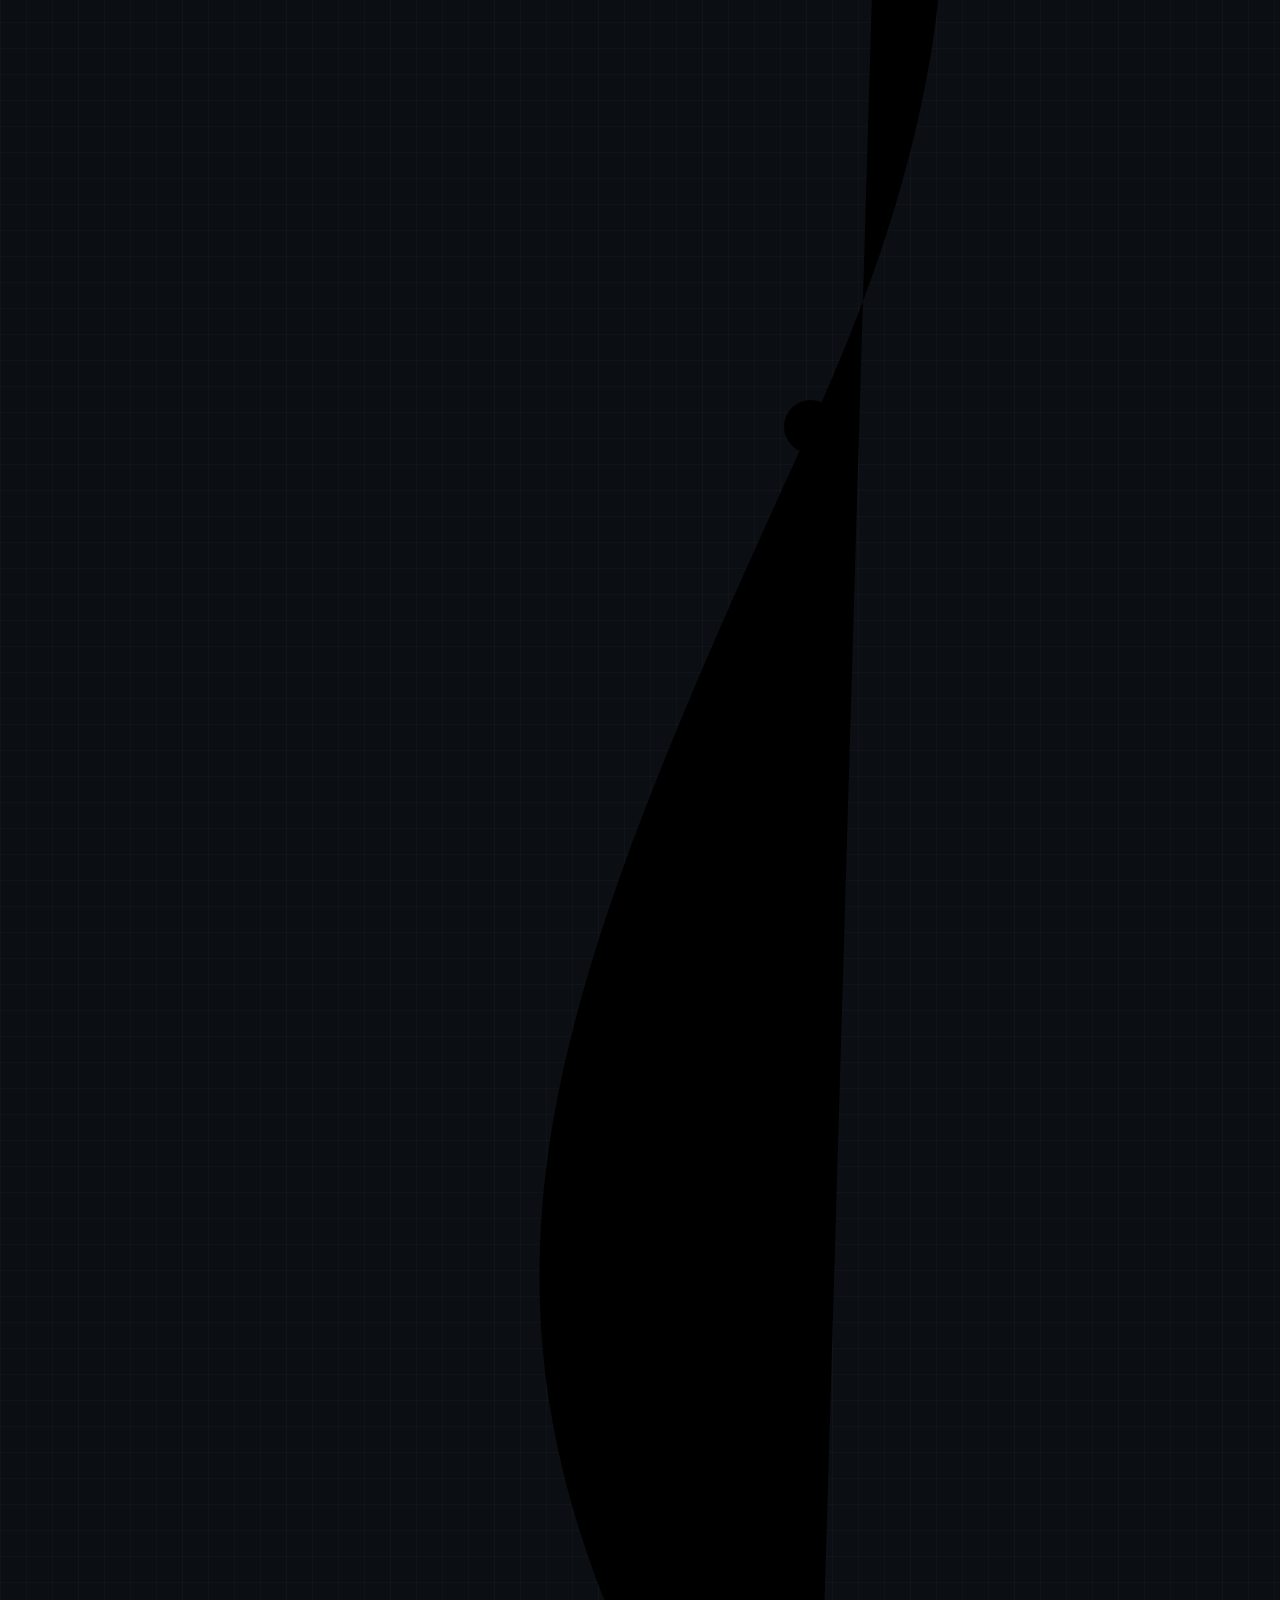
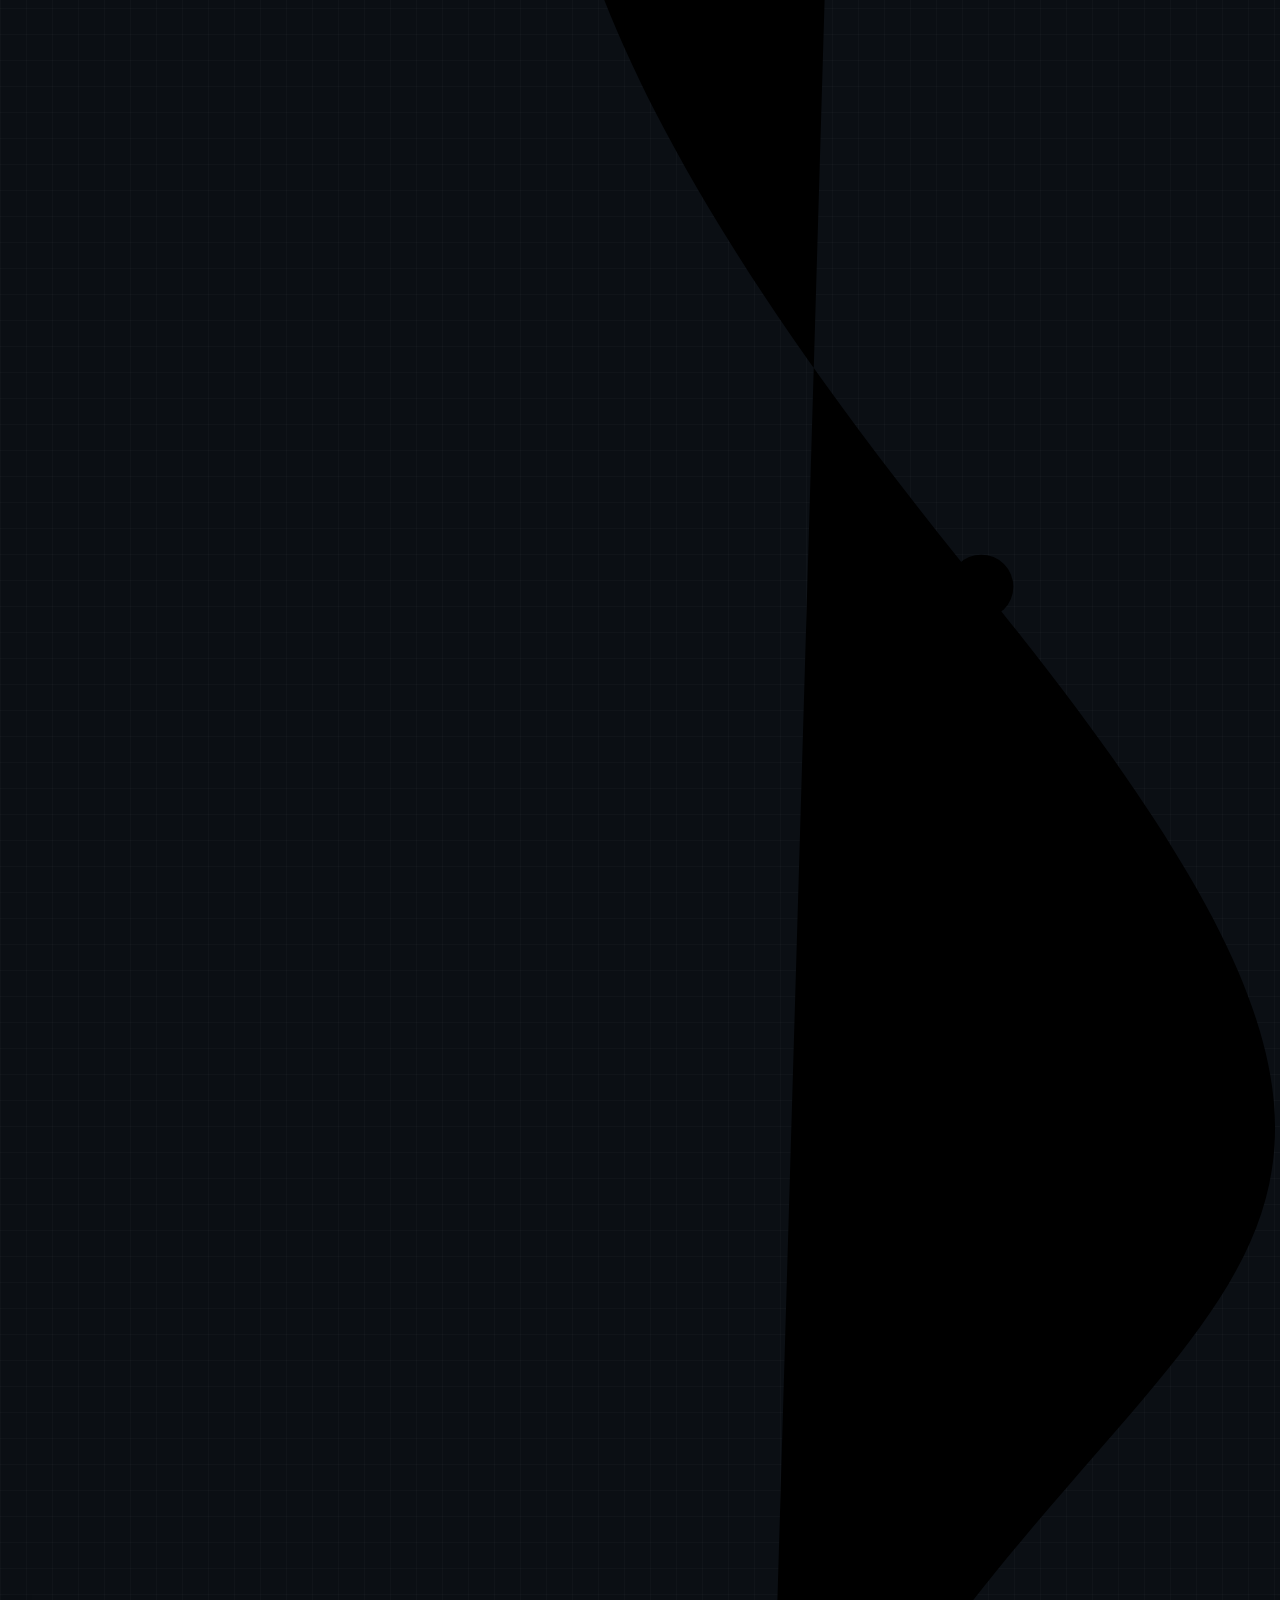
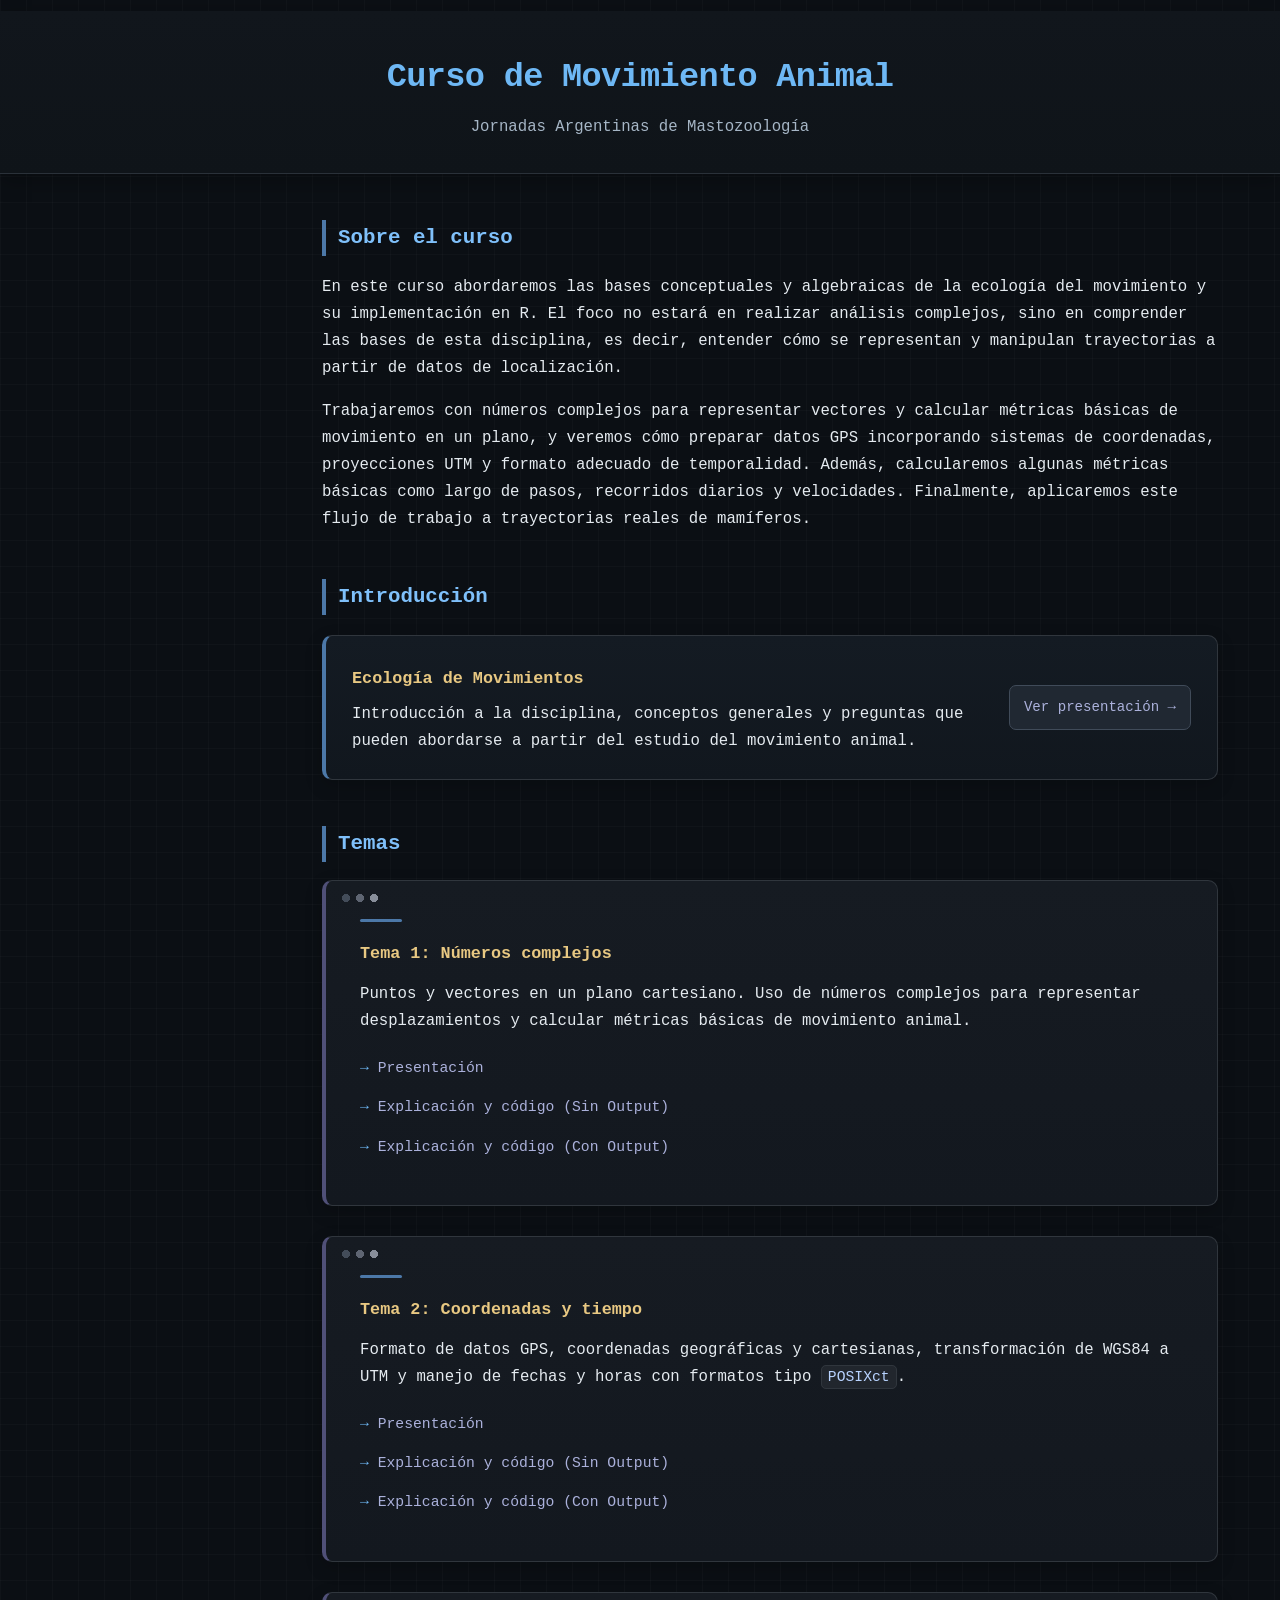
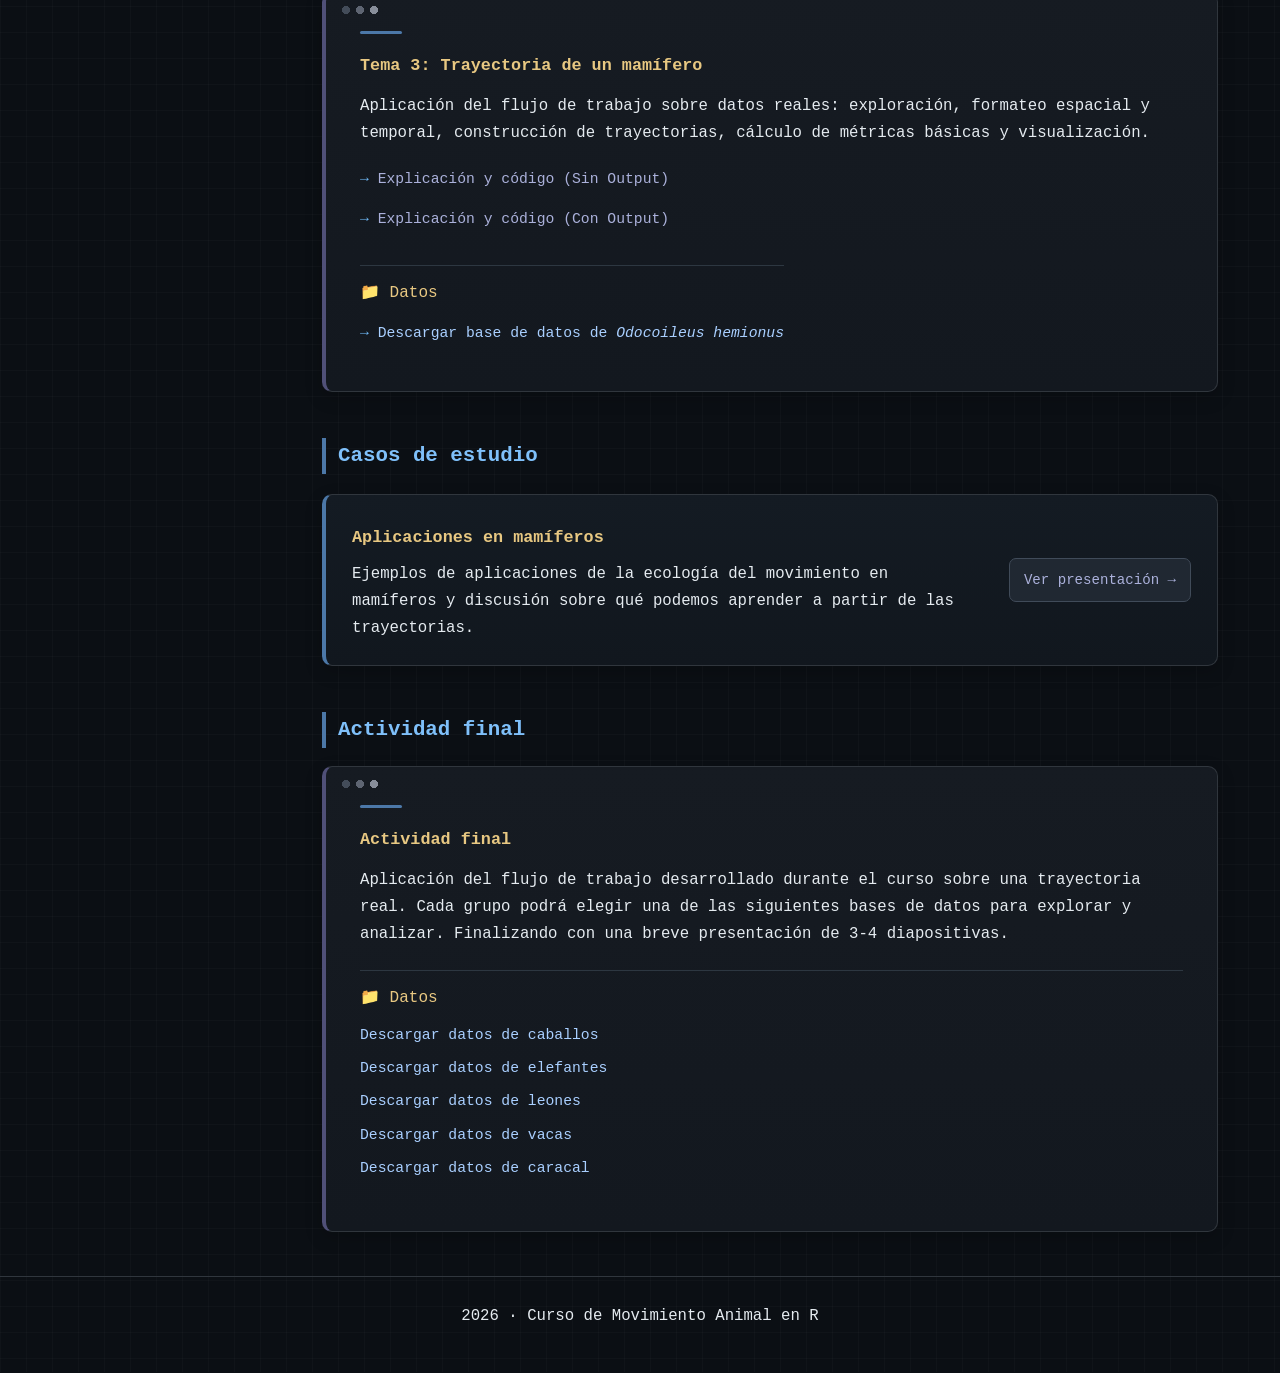
==== commit 50e1960a: "Add SVG trajectory background and points Added SVG elements for trajectory background and points." ====
--- a/index.html
+++ b/index.html
@@ -11,254 +11,6 @@
 </head>
 
 <body>
-
-<header>
-  <h1>Curso de Movimiento Animal</h1>
-  <p class="subtitle">Jornadas Argentinas de Mastozoología</p>
-</header>
-<nav class="side-nav">
-
-  <div class="side-nav-title">
-    CONTENIDOS
-  </div>
-
-  <a href="#intro">01 / Introducción</a>
-  <a href="#tema1">02 / Números complejos</a>
-  <a href="#tema2">03 / Coordenadas + tiempo</a>
-  <a href="#tema3">04 / Trayectorias</a>
-  <a href="#casos">05 / Casos de estudio</a>
-  <a href="#actividad">06 / Actividad final</a>
-
-</nav>
-<main>
-
-  <h2>Sobre el curso</h2>
-
-  <p>
-    En este curso abordaremos las bases conceptuales y algebraicas de la ecología
-    del movimiento y su implementación en R. El foco no estará en realizar
-    análisis complejos, sino en comprender las bases de esta disciplina, es decir, entender 
-    cómo se representan y manipulan trayectorias a partir de datos de localización.
-  </p>
-
-  <p>
-    Trabajaremos con números complejos para representar vectores y calcular
-    métricas básicas de movimiento en un plano, y veremos cómo preparar datos GPS
-    incorporando sistemas de coordenadas, proyecciones UTM y formato adecuado de temporalidad.
-    Además, calcularemos algunas métricas básicas como largo de pasos, recorridos diarios y velocidades.
-    Finalmente, aplicaremos este flujo de trabajo a trayectorias reales de
-    mamíferos.
-  </p>
-
-
-  <h2 id="intro">Introducción</h2>
-
-  <div class="presentation-card">
-    <div>
-      <h3>Ecología de Movimientos</h3>
-      <p>
-        Introducción a la disciplina, conceptos generales y preguntas que
-        pueden abordarse a partir del estudio del movimiento animal.
-      </p>
-    </div>
-
-    <a
-      class="presentation-link"
-      href="presentaciones/01_ecologia_movimientos.pdf"
-      target="_blank"
-      rel="noopener noreferrer">
-      Ver presentación →
-    </a>
-  </div>
-
-
-  <h2>Temas</h2>
-
-  <div class="module" id="tema1">
-    <h3>Tema 1: Números complejos</h3>
-
-    <p>
-      Puntos y vectores en un plano cartesiano. Uso de números complejos para
-      representar desplazamientos y calcular métricas básicas de movimiento animal.
-    </p>
-
-    <div class="module-links">
-      <a href="presentaciones/02_numeros_complejos.pdf"
-         target="_blank"
-         rel="noopener noreferrer">
-        Presentación
-      </a>
-      
-      <a href="num_com_alumno.html">
-        Explicación y código (Sin Output)
-      </a>
-
-            <a href="#" onclick="pedirClave()">
-      Explicación y código (Con Output)
-      </a>
-
-    <script>
-      function pedirClave() {
-        const clave = prompt("Ingresá la clave para acceder:");
-
-          if (clave === "jam2026") {
-          window.location.href = "num_com.html";
-            } else if (clave !== null) {
-            alert("Clave incorrecta 😓");
-                }
-              }
-    </script> 
-    </div>
-  </div>
-
-
-  <div class="module" id="tema2">
-    <h3>Tema 2: Coordenadas y tiempo</h3>
-
-    <p>
-      Formato de datos GPS, coordenadas geográficas y cartesianas,
-      transformación de WGS84 a UTM y manejo de fechas y horas con 
-      formatos tipo <code>POSIXct</code>.
-    </p>
-
-    <div class="module-links">
-      <a href="presentaciones/03_coordenadas_temporalidad.pdf"
-         target="_blank"
-         rel="noopener noreferrer">
-        Presentación
-      </a>
-
-      <a href="datos_formatos_alumno.html">
-        Explicación y código (Sin Output)
-      </a>
-
-    <a href="#" onclick="pedirClave()">
-      Explicación y código (Con Output)
-      </a>
-
-    <script>
-      function pedirClave() {
-        const clave = prompt("Ingresá la clave para acceder:");
-
-          if (clave === "jam2026") {
-          window.location.href = "datos_formatos.html";
-            } else if (clave !== null) {
-            alert("Clave incorrecta 😓");
-                }
-              }
-    </script> 
-    </div>
-  </div>
-
-
-  <div class="module" id="tema3">
-    <h3>Tema 3: Trayectoria de un mamífero</h3>
-
-    <p>
-      Aplicación del flujo de trabajo sobre datos reales: exploración,
-      formateo espacial y temporal, construcción de trayectorias, cálculo de
-      métricas básicas y visualización.
-    </p>
-
-    <div class="module-links">
-
-      <a href="tray_real_alumno.html">
-        Explicación y código (Sin Output)
-      </a>
-      
-      <a href="#" onclick="pedirClave()">
-      Explicación y código (Con Output)
-      </a>
-
-    <script>
-      function pedirClave() {
-        const clave = prompt("Ingresá la clave para acceder:");
-
-          if (clave === "jam2026") {
-          window.location.href = "tray_real.html";
-            } else if (clave !== null) {
-            alert("Clave incorrecta 😓");
-                }
-              }
-    </script> 
-
-      <div class="module-data">
-     <h4>📁 Datos</h4>
-
-  <a href="data/mule_deer.csv" download>
-    Descargar base de datos de <em>Odocoileus hemionus</em>
-  </a>
-        
-    </div>
-  </div>
- </div>
-  
-  <h2 id="casos">Casos de estudio</h2>
-
-  <div class="presentation-card">
-    <div>
-      <h3>Aplicaciones en mamíferos</h3>
-      <p>
-        Ejemplos de aplicaciones de la ecología del movimiento en mamíferos
-        y discusión sobre qué podemos aprender a partir de las trayectorias.
-      </p>
-    </div>
-
-    <a
-      class="presentation-link"
-      href="presentaciones/04_casos_estudio.pdf"
-      target="_blank"
-      rel="noopener noreferrer">
-      Ver presentación →
-    </a>
-  </div>
-<h2 id="actividad">Actividad final</h2>
-
-<div class="module">
-
-  <h3>Actividad final</h3>
-
-  <p>
-    Aplicación del flujo de trabajo desarrollado durante el curso sobre una
-    trayectoria real. Cada grupo podrá elegir una de las siguientes bases de
-    datos para explorar y analizar. Finalizando con una breve presentación de 3-4 diapositivas.
-  </p>
-
-  <div class="module-data activity-data">
-    <h4>📁 Datos</h4>
-
-    <a href="data/caballos.csv" download>
-      Descargar datos de caballos
-    </a>
-
-    <a href="data/elefantes.csv" download>
-      Descargar datos de elefantes
-    </a>
-
-    <a href="data/leones.csv" download>
-      Descargar datos de leones
-    </a>
-
-    <a href="data/vacas.csv" download>
-      Descargar datos de vacas
-    </a>
-
-    <a href="data/caracal.csv" download>
-      Descargar datos de caracal
-    </a>
-
-  </div>
-
-</div>
-</main>
-
-
-<footer>
-  <p>2026 · Curso de Movimiento Animal en R</p>
-</footer>
-
-</body>
-
   <svg class="trajectory-bg"
      viewBox="0 0 120 900"
      preserveAspectRatio="none"
@@ -284,4 +36,251 @@
   <circle cx="92" cy="805" r="3" class="trajectory-point"/>
 
 </svg>
+<header>
+  <h1>Curso de Movimiento Animal</h1>
+  <p class="subtitle">Jornadas Argentinas de Mastozoología</p>
+</header>
+<nav class="side-nav">
+
+  <div class="side-nav-title">
+    CONTENIDOS
+  </div>
+
+  <a href="#intro">01 / Introducción</a>
+  <a href="#tema1">02 / Números complejos</a>
+  <a href="#tema2">03 / Coordenadas + tiempo</a>
+  <a href="#tema3">04 / Trayectorias</a>
+  <a href="#casos">05 / Casos de estudio</a>
+  <a href="#actividad">06 / Actividad final</a>
+
+</nav>
+<main>
+
+  <h2>Sobre el curso</h2>
+
+  <p>
+    En este curso abordaremos las bases conceptuales y algebraicas de la ecología
+    del movimiento y su implementación en R. El foco no estará en realizar
+    análisis complejos, sino en comprender las bases de esta disciplina, es decir, entender 
+    cómo se representan y manipulan trayectorias a partir de datos de localización.
+  </p>
+
+  <p>
+    Trabajaremos con números complejos para representar vectores y calcular
+    métricas básicas de movimiento en un plano, y veremos cómo preparar datos GPS
+    incorporando sistemas de coordenadas, proyecciones UTM y formato adecuado de temporalidad.
+    Además, calcularemos algunas métricas básicas como largo de pasos, recorridos diarios y velocidades.
+    Finalmente, aplicaremos este flujo de trabajo a trayectorias reales de
+    mamíferos.
+  </p>
+
+
+  <h2 id="intro">Introducción</h2>
+
+  <div class="presentation-card">
+    <div>
+      <h3>Ecología de Movimientos</h3>
+      <p>
+        Introducción a la disciplina, conceptos generales y preguntas que
+        pueden abordarse a partir del estudio del movimiento animal.
+      </p>
+    </div>
+
+    <a
+      class="presentation-link"
+      href="presentaciones/01_ecologia_movimientos.pdf"
+      target="_blank"
+      rel="noopener noreferrer">
+      Ver presentación →
+    </a>
+  </div>
+
+
+  <h2>Temas</h2>
+
+  <div class="module" id="tema1">
+    <h3>Tema 1: Números complejos</h3>
+
+    <p>
+      Puntos y vectores en un plano cartesiano. Uso de números complejos para
+      representar desplazamientos y calcular métricas básicas de movimiento animal.
+    </p>
+
+    <div class="module-links">
+      <a href="presentaciones/02_numeros_complejos.pdf"
+         target="_blank"
+         rel="noopener noreferrer">
+        Presentación
+      </a>
+      
+      <a href="num_com_alumno.html">
+        Explicación y código (Sin Output)
+      </a>
+
+            <a href="#" onclick="pedirClave()">
+      Explicación y código (Con Output)
+      </a>
+
+    <script>
+      function pedirClave() {
+        const clave = prompt("Ingresá la clave para acceder:");
+
+          if (clave === "jam2026") {
+          window.location.href = "num_com.html";
+            } else if (clave !== null) {
+            alert("Clave incorrecta 😓");
+                }
+              }
+    </script> 
+    </div>
+  </div>
+
+
+  <div class="module" id="tema2">
+    <h3>Tema 2: Coordenadas y tiempo</h3>
+
+    <p>
+      Formato de datos GPS, coordenadas geográficas y cartesianas,
+      transformación de WGS84 a UTM y manejo de fechas y horas con 
+      formatos tipo <code>POSIXct</code>.
+    </p>
+
+    <div class="module-links">
+      <a href="presentaciones/03_coordenadas_temporalidad.pdf"
+         target="_blank"
+         rel="noopener noreferrer">
+        Presentación
+      </a>
+
+      <a href="datos_formatos_alumno.html">
+        Explicación y código (Sin Output)
+      </a>
+
+    <a href="#" onclick="pedirClave()">
+      Explicación y código (Con Output)
+      </a>
+
+    <script>
+      function pedirClave() {
+        const clave = prompt("Ingresá la clave para acceder:");
+
+          if (clave === "jam2026") {
+          window.location.href = "datos_formatos.html";
+            } else if (clave !== null) {
+            alert("Clave incorrecta 😓");
+                }
+              }
+    </script> 
+    </div>
+  </div>
+
+
+  <div class="module" id="tema3">
+    <h3>Tema 3: Trayectoria de un mamífero</h3>
+
+    <p>
+      Aplicación del flujo de trabajo sobre datos reales: exploración,
+      formateo espacial y temporal, construcción de trayectorias, cálculo de
+      métricas básicas y visualización.
+    </p>
+
+    <div class="module-links">
+
+      <a href="tray_real_alumno.html">
+        Explicación y código (Sin Output)
+      </a>
+      
+      <a href="#" onclick="pedirClave()">
+      Explicación y código (Con Output)
+      </a>
+
+    <script>
+      function pedirClave() {
+        const clave = prompt("Ingresá la clave para acceder:");
+
+          if (clave === "jam2026") {
+          window.location.href = "tray_real.html";
+            } else if (clave !== null) {
+            alert("Clave incorrecta 😓");
+                }
+              }
+    </script> 
+
+      <div class="module-data">
+     <h4>📁 Datos</h4>
+
+  <a href="data/mule_deer.csv" download>
+    Descargar base de datos de <em>Odocoileus hemionus</em>
+  </a>
+        
+    </div>
+  </div>
+ </div>
+  
+  <h2 id="casos">Casos de estudio</h2>
+
+  <div class="presentation-card">
+    <div>
+      <h3>Aplicaciones en mamíferos</h3>
+      <p>
+        Ejemplos de aplicaciones de la ecología del movimiento en mamíferos
+        y discusión sobre qué podemos aprender a partir de las trayectorias.
+      </p>
+    </div>
+
+    <a
+      class="presentation-link"
+      href="presentaciones/04_casos_estudio.pdf"
+      target="_blank"
+      rel="noopener noreferrer">
+      Ver presentación →
+    </a>
+  </div>
+<h2 id="actividad">Actividad final</h2>
+
+<div class="module">
+
+  <h3>Actividad final</h3>
+
+  <p>
+    Aplicación del flujo de trabajo desarrollado durante el curso sobre una
+    trayectoria real. Cada grupo podrá elegir una de las siguientes bases de
+    datos para explorar y analizar. Finalizando con una breve presentación de 3-4 diapositivas.
+  </p>
+
+  <div class="module-data activity-data">
+    <h4>📁 Datos</h4>
+
+    <a href="data/caballos.csv" download>
+      Descargar datos de caballos
+    </a>
+
+    <a href="data/elefantes.csv" download>
+      Descargar datos de elefantes
+    </a>
+
+    <a href="data/leones.csv" download>
+      Descargar datos de leones
+    </a>
+
+    <a href="data/vacas.csv" download>
+      Descargar datos de vacas
+    </a>
+
+    <a href="data/caracal.csv" download>
+      Descargar datos de caracal
+    </a>
+
+  </div>
+
+</div>
+</main>
+
+
+<footer>
+  <p>2026 · Curso de Movimiento Animal en R</p>
+</footer>
+
+</body>
+
 </html>
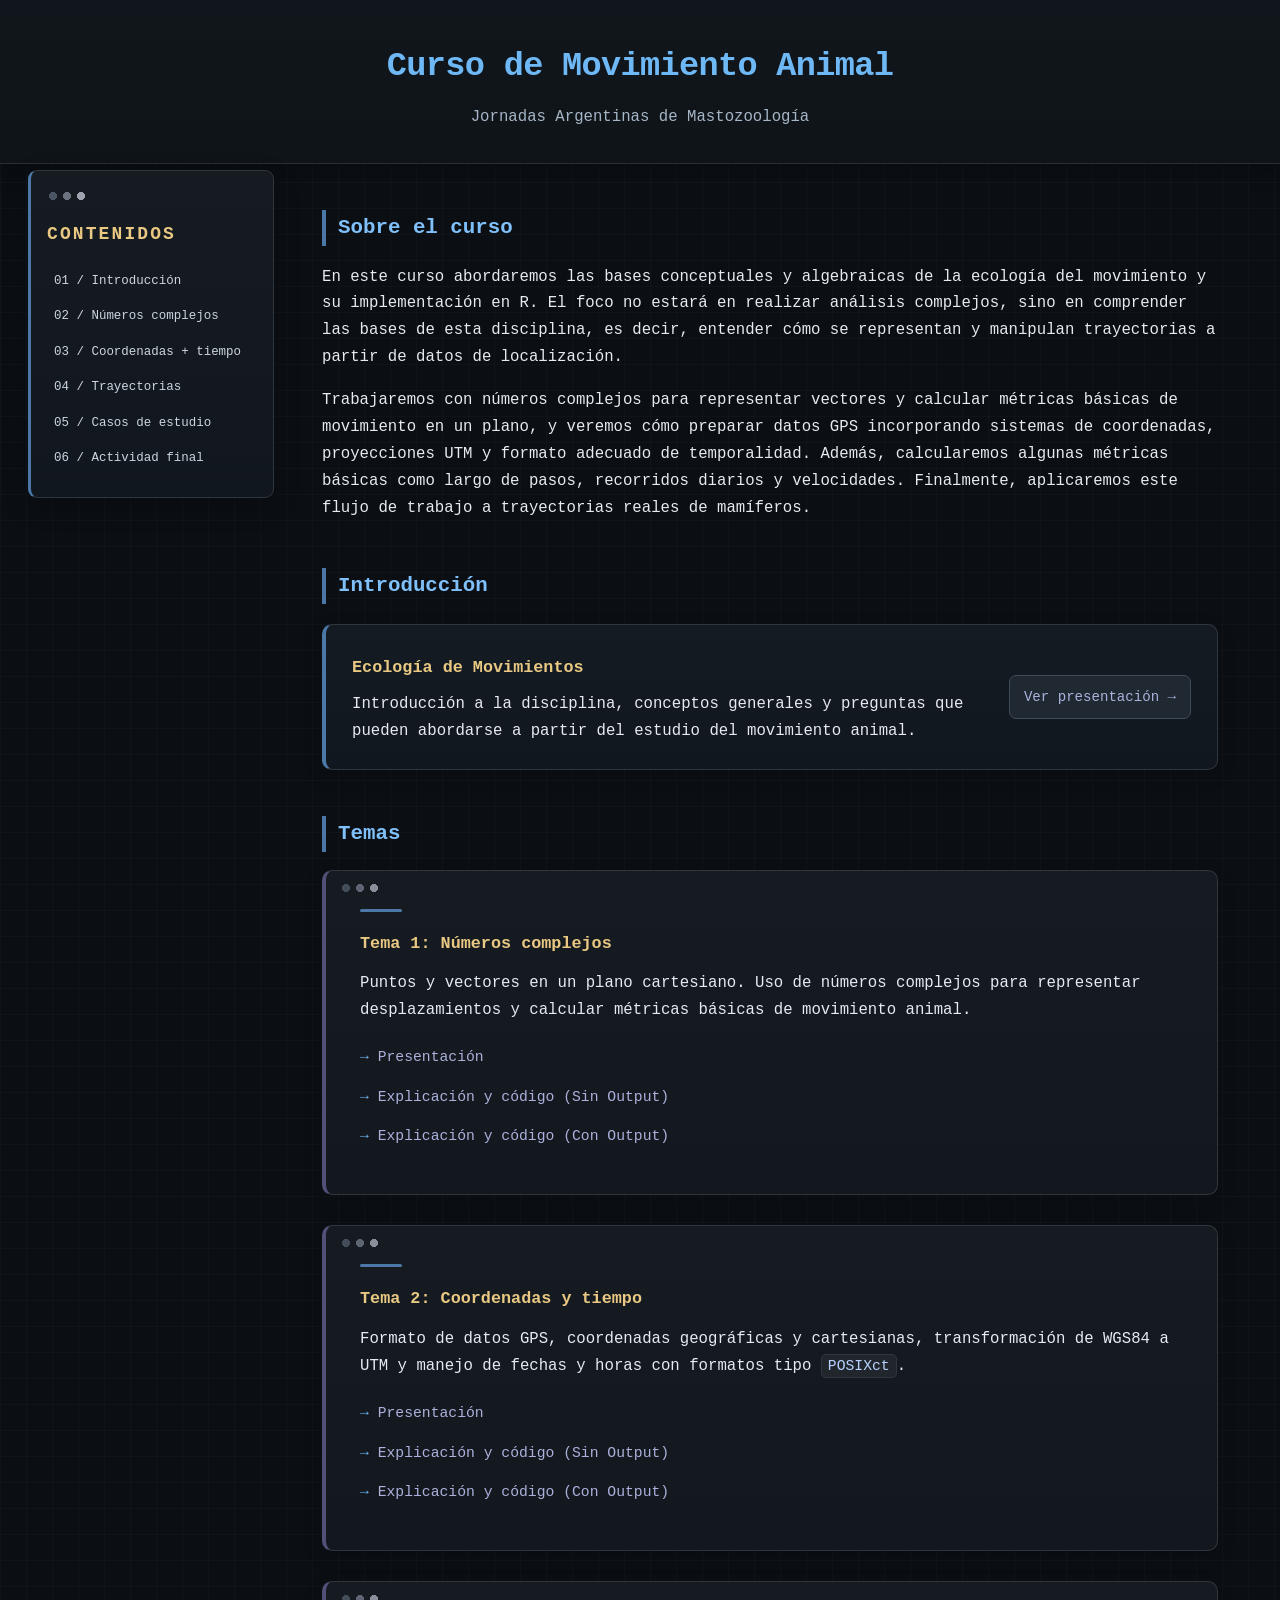
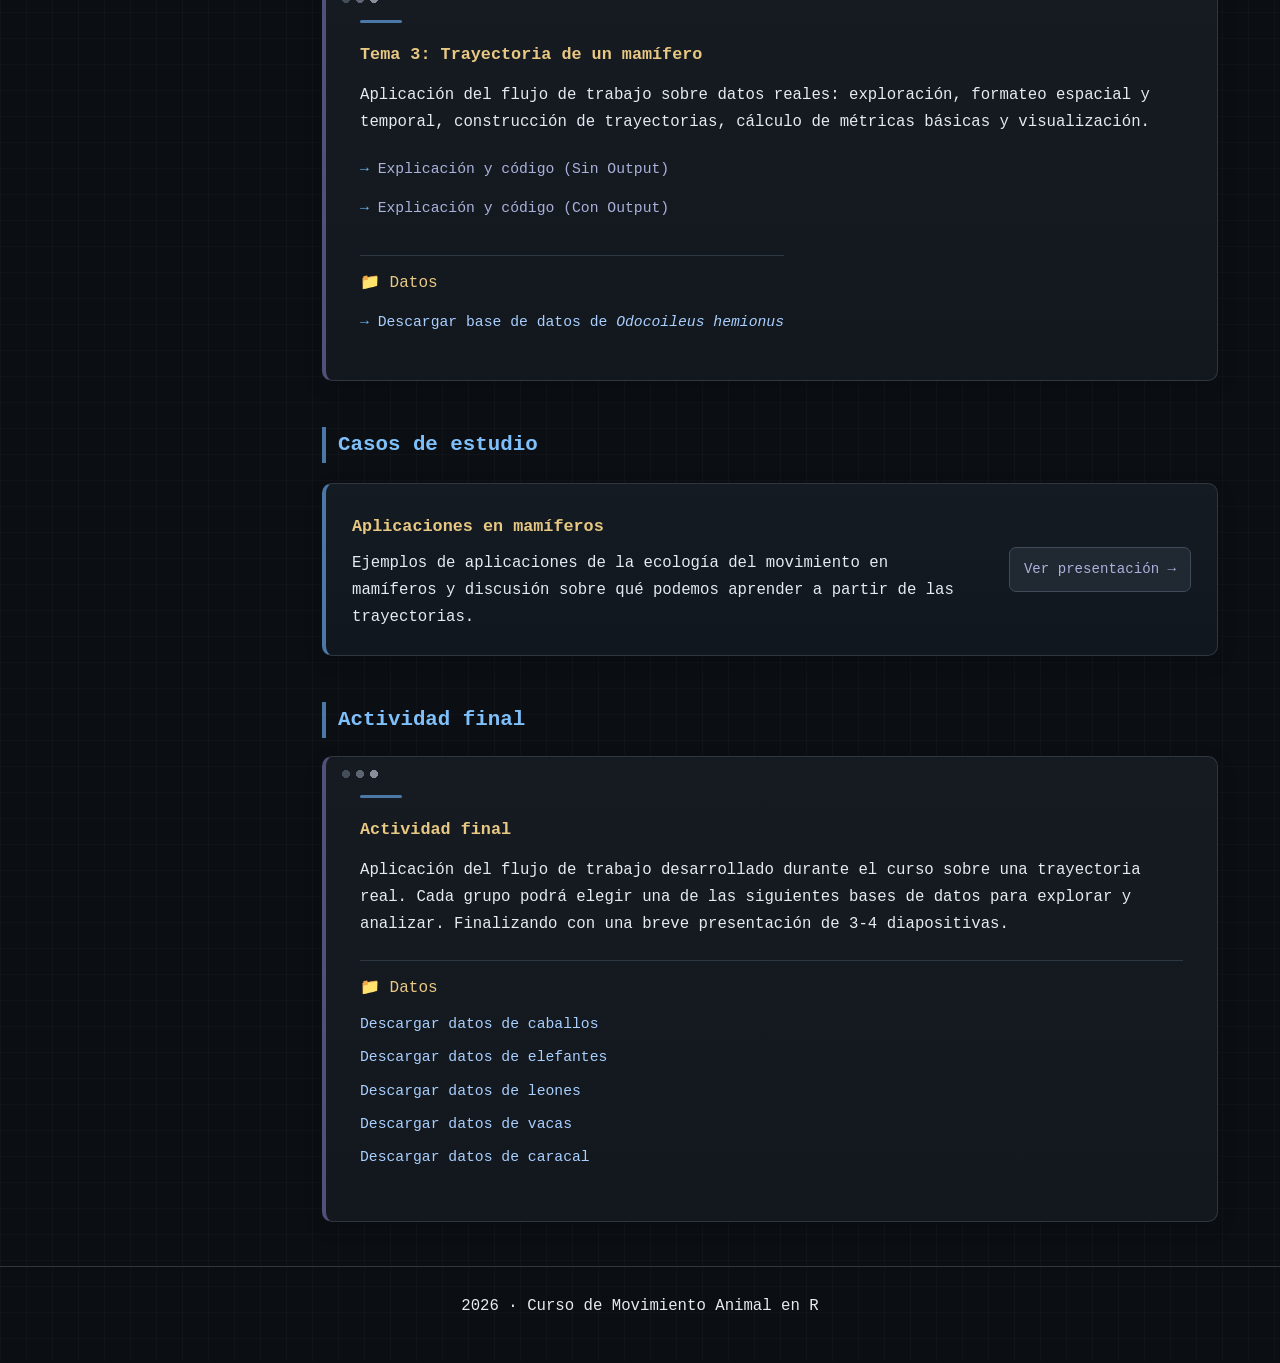
==== commit c98fc604: "Update index.html" ====
--- a/index.html
+++ b/index.html
@@ -11,31 +11,7 @@
 </head>
 
 <body>
-  <svg class="trajectory-bg"
-     viewBox="0 0 120 900"
-     preserveAspectRatio="none"
-     aria-hidden="true">
-
-  <path
-    d="
-      M 100 -20
-      C 65 45, 80 110, 48 165
-      S 82 270, 96 325
-      S 42 420, 56 485
-      S 108 570, 76 640
-      S 35 735, 92 805
-      S 105 865, 72 930
-    "
-    class="trajectory-line"
-  />
-
-  <circle cx="48" cy="165" r="3" class="trajectory-point"/>
-  <circle cx="96" cy="325" r="2.5" class="trajectory-point"/>
-  <circle cx="56" cy="485" r="3" class="trajectory-point"/>
-  <circle cx="76" cy="640" r="2.5" class="trajectory-point"/>
-  <circle cx="92" cy="805" r="3" class="trajectory-point"/>
-
-</svg>
+ 
 <header>
   <h1>Curso de Movimiento Animal</h1>
   <p class="subtitle">Jornadas Argentinas de Mastozoología</p>
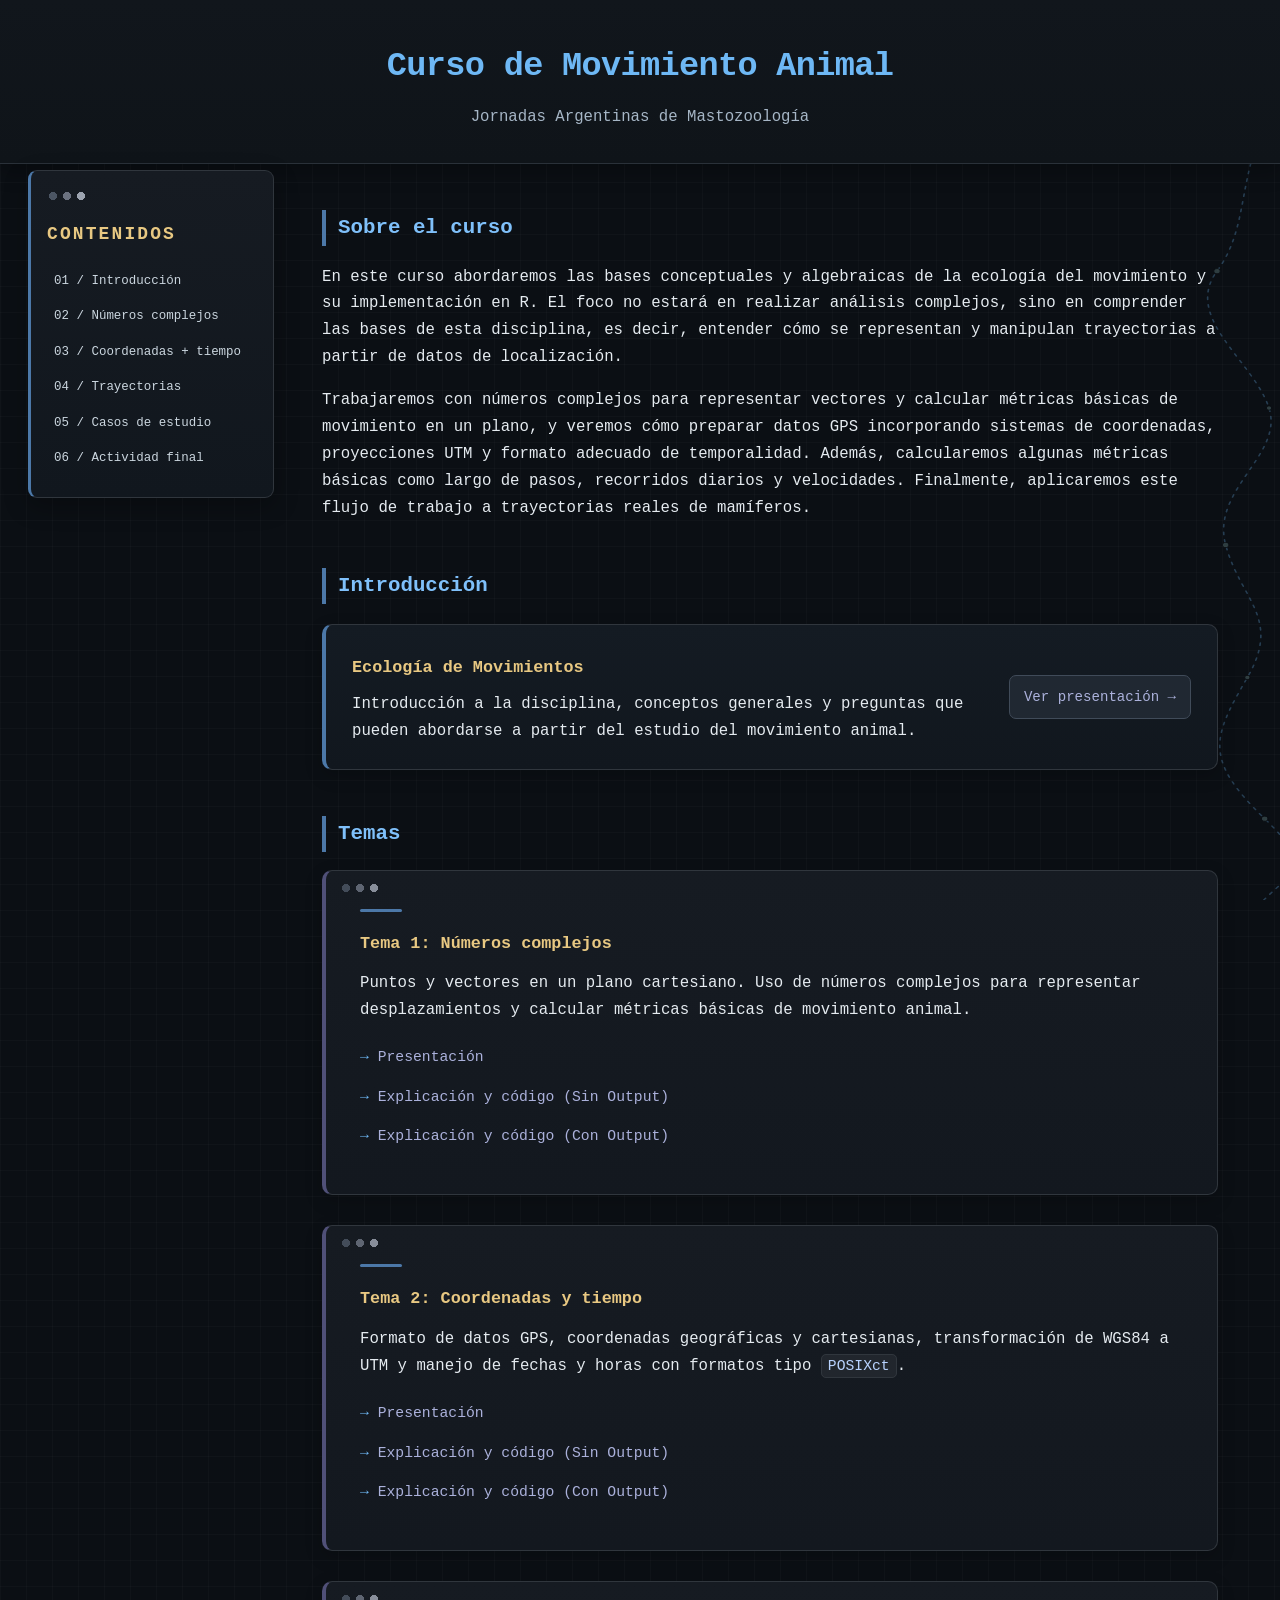
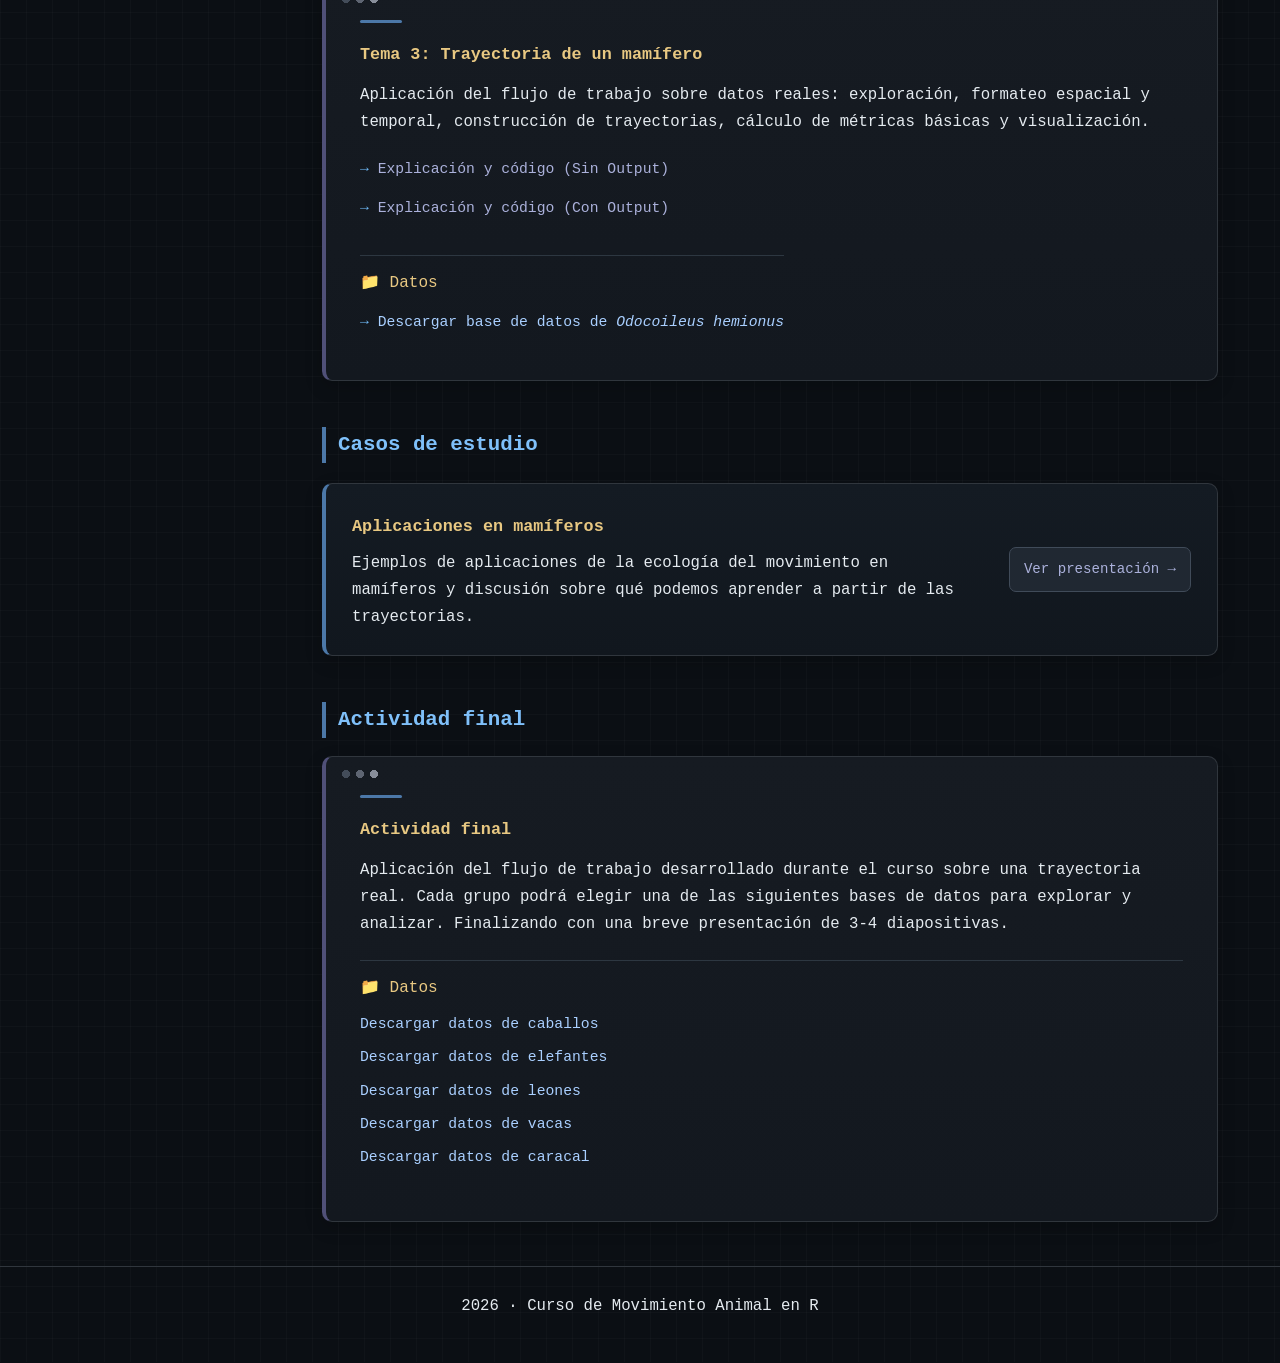
==== commit 8f934b46: "Update index.html" ====
--- a/index.html
+++ b/index.html
@@ -11,7 +11,31 @@
 </head>
 
 <body>
- 
+<svg class="trajectory-bg"
+     viewBox="0 0 120 900"
+     preserveAspectRatio="none"
+     aria-hidden="true">
+
+  <path
+    d="
+      M 100 -20
+      C 65 45, 80 110, 48 165
+      S 82 270, 96 325
+      S 42 420, 56 485
+      S 108 570, 76 640
+      S 35 735, 92 805
+      S 105 865, 72 930
+    "
+    class="trajectory-line"
+  />
+
+  <circle cx="48" cy="165" r="3" class="trajectory-point"/>
+  <circle cx="96" cy="325" r="2.5" class="trajectory-point"/>
+  <circle cx="56" cy="485" r="3" class="trajectory-point"/>
+  <circle cx="76" cy="640" r="2.5" class="trajectory-point"/>
+  <circle cx="92" cy="805" r="3" class="trajectory-point"/>
+
+</svg> 
 <header>
   <h1>Curso de Movimiento Animal</h1>
   <p class="subtitle">Jornadas Argentinas de Mastozoología</p>
--- a/style.css
+++ b/style.css
@@ -484,3 +484,51 @@
   color: #79c0ff;
   text-decoration: underline;
 }
+/* Trayectoria decorativa en el borde derecho */
+.trajectory-bg {
+  position: fixed;
+  right: -15px;
+  top: 130px;
+
+  width: 130px;
+  height: calc(100vh - 130px);
+
+  pointer-events: none;
+  z-index: 0;
+
+  opacity: 0.28;
+}
+
+/* Línea de la trayectoria */
+.trajectory-line {
+  fill: none;
+  stroke: #6eb8f5;
+  stroke-width: 1.5;
+  stroke-linecap: round;
+  stroke-linejoin: round;
+  stroke-dasharray: 3 6;
+}
+
+/* Puntos GPS */
+.trajectory-point {
+  fill: #97C7C3;
+  opacity: 0.9;
+
+  stroke: #0b0f14;
+  stroke-width: 1;
+}
+
+/* Contenido por encima de la trayectoria */
+header,
+main,
+footer {
+  position: relative;
+  z-index: 1;
+}
+
+/* En pantallas pequeñas no se muestra */
+@media (max-width: 1099px) {
+  .trajectory-bg {
+    display: none;
+  }
+}
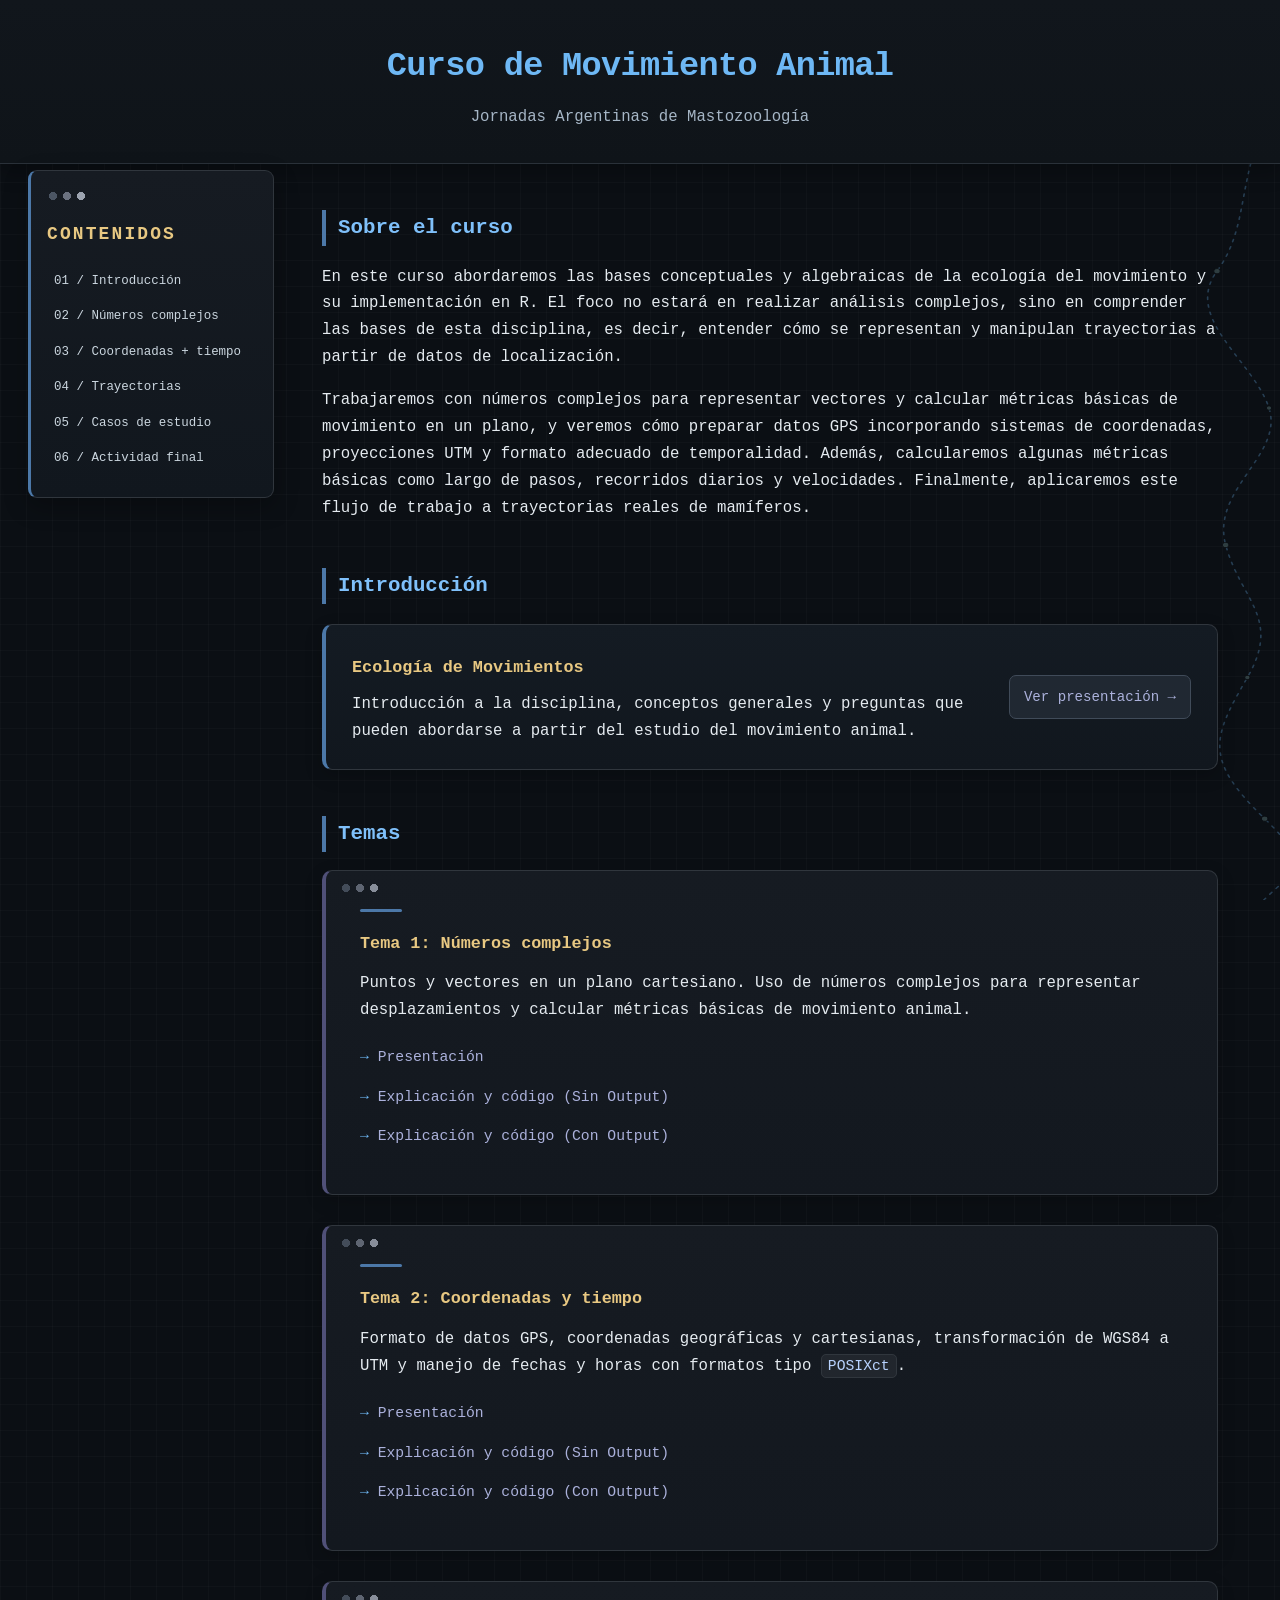
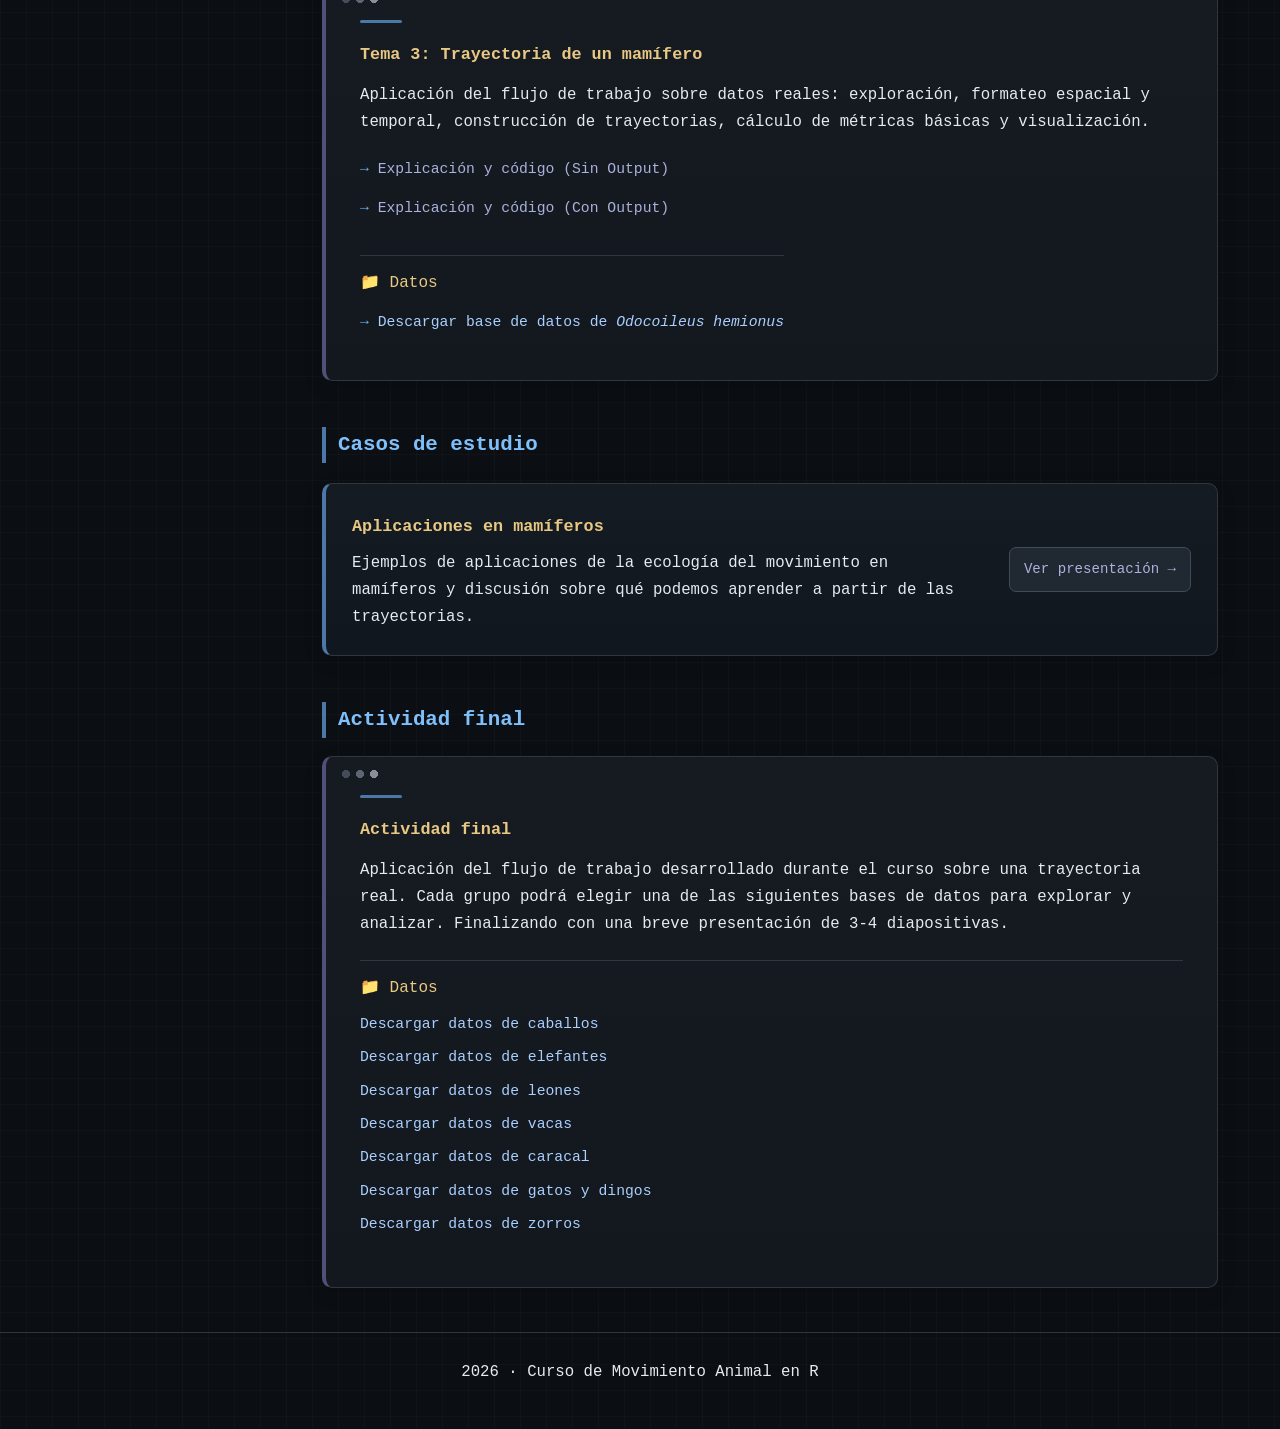
==== commit 3a403080: "Update index.html" ====
--- a/index.html
+++ b/index.html
@@ -117,21 +117,10 @@
         Explicación y código (Sin Output)
       </a>
 
-            <a href="#" onclick="pedirClave()">
-      Explicación y código (Con Output)
-      </a>
-
-    <script>
-      function pedirClave() {
-        const clave = prompt("Ingresá la clave para acceder:");
-
-          if (clave === "jam2026") {
-          window.location.href = "num_com.html";
-            } else if (clave !== null) {
-            alert("Clave incorrecta 😓");
-                }
-              }
-    </script> 
+<a href="#" onclick="pedirClave('num_com.html'); return false;">
+    Explicación y código (Con Output)
+</a>
+
     </div>
   </div>
 
@@ -156,21 +145,11 @@
         Explicación y código (Sin Output)
       </a>
 
-    <a href="#" onclick="pedirClave()">
-      Explicación y código (Con Output)
-      </a>
-
-    <script>
-      function pedirClave() {
-        const clave = prompt("Ingresá la clave para acceder:");
-
-          if (clave === "jam2026") {
-          window.location.href = "datos_formatos.html";
-            } else if (clave !== null) {
-            alert("Clave incorrecta 😓");
-                }
-              }
-    </script> 
+<a href="#" onclick="pedirClave('datos_formatos.html'); return false;">
+    Explicación y código (Con Output)
+</a>
+
+   
     </div>
   </div>
 
@@ -190,21 +169,9 @@
         Explicación y código (Sin Output)
       </a>
       
-      <a href="#" onclick="pedirClave()">
-      Explicación y código (Con Output)
-      </a>
-
-    <script>
-      function pedirClave() {
-        const clave = prompt("Ingresá la clave para acceder:");
-
-          if (clave === "jam2026") {
-          window.location.href = "tray_real.html";
-            } else if (clave !== null) {
-            alert("Clave incorrecta 😓");
-                }
-              }
-    </script> 
+      <a href="#" onclick="pedirClave('tray_real.html'); return false;">
+        Explicación y código (Con Output)
+      </a>
 
       <div class="module-data">
      <h4>📁 Datos</h4>
@@ -271,11 +238,29 @@
       Descargar datos de caracal
     </a>
 
+    <a href="data/gadingo.csv" download>
+      Descargar datos de gatos y dingos
+    </a>
+
+     <a href="data/zorro.csv" download>
+      Descargar datos de zorros
+    </a>
+
   </div>
 
 </div>
 </main>
-
+<script>
+    function pedirClave(archivo) {
+        const clave = prompt("Ingresa la clave para acceder 🙊:");
+
+        if (clave === "jam2026") {
+            window.location.href = archivo;
+        } else if (clave !== null) {
+            alert("Clave incorrecta");
+        }
+    }
+</script>
 
 <footer>
   <p>2026 · Curso de Movimiento Animal en R</p>
